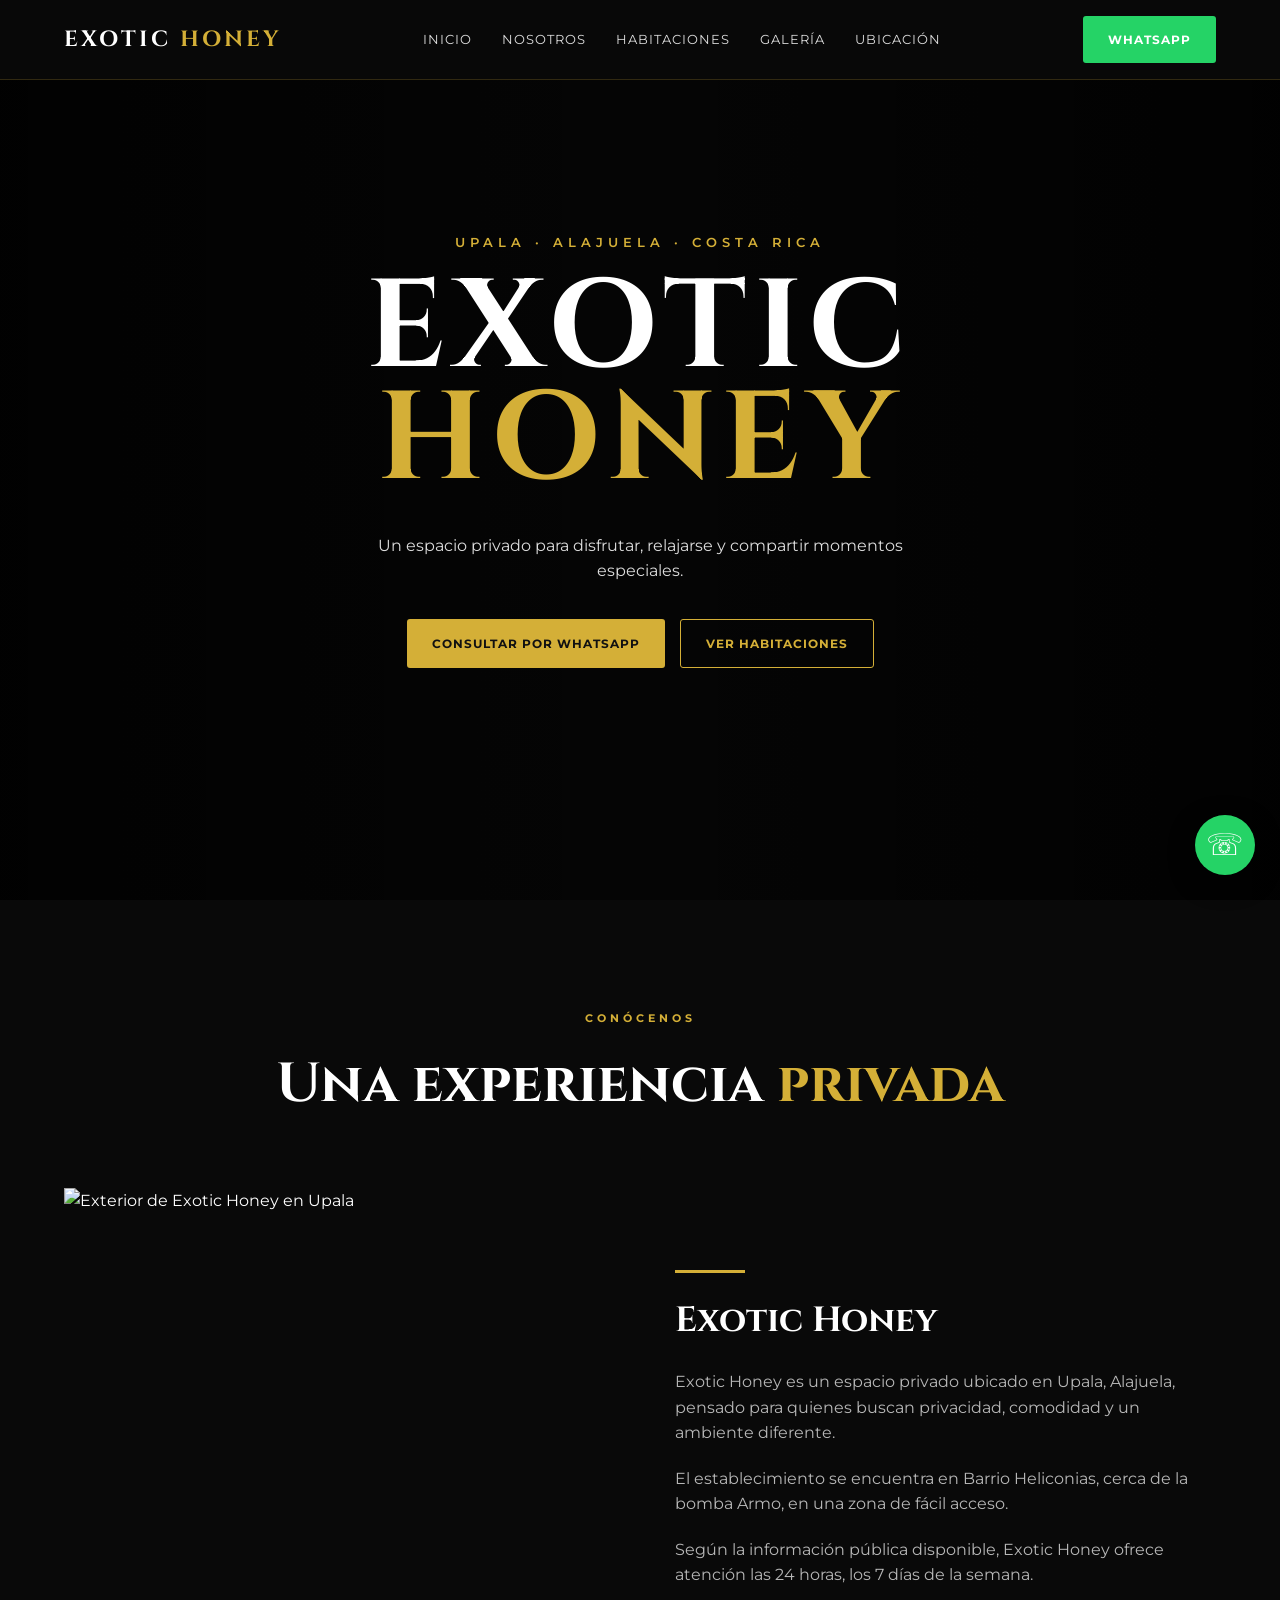
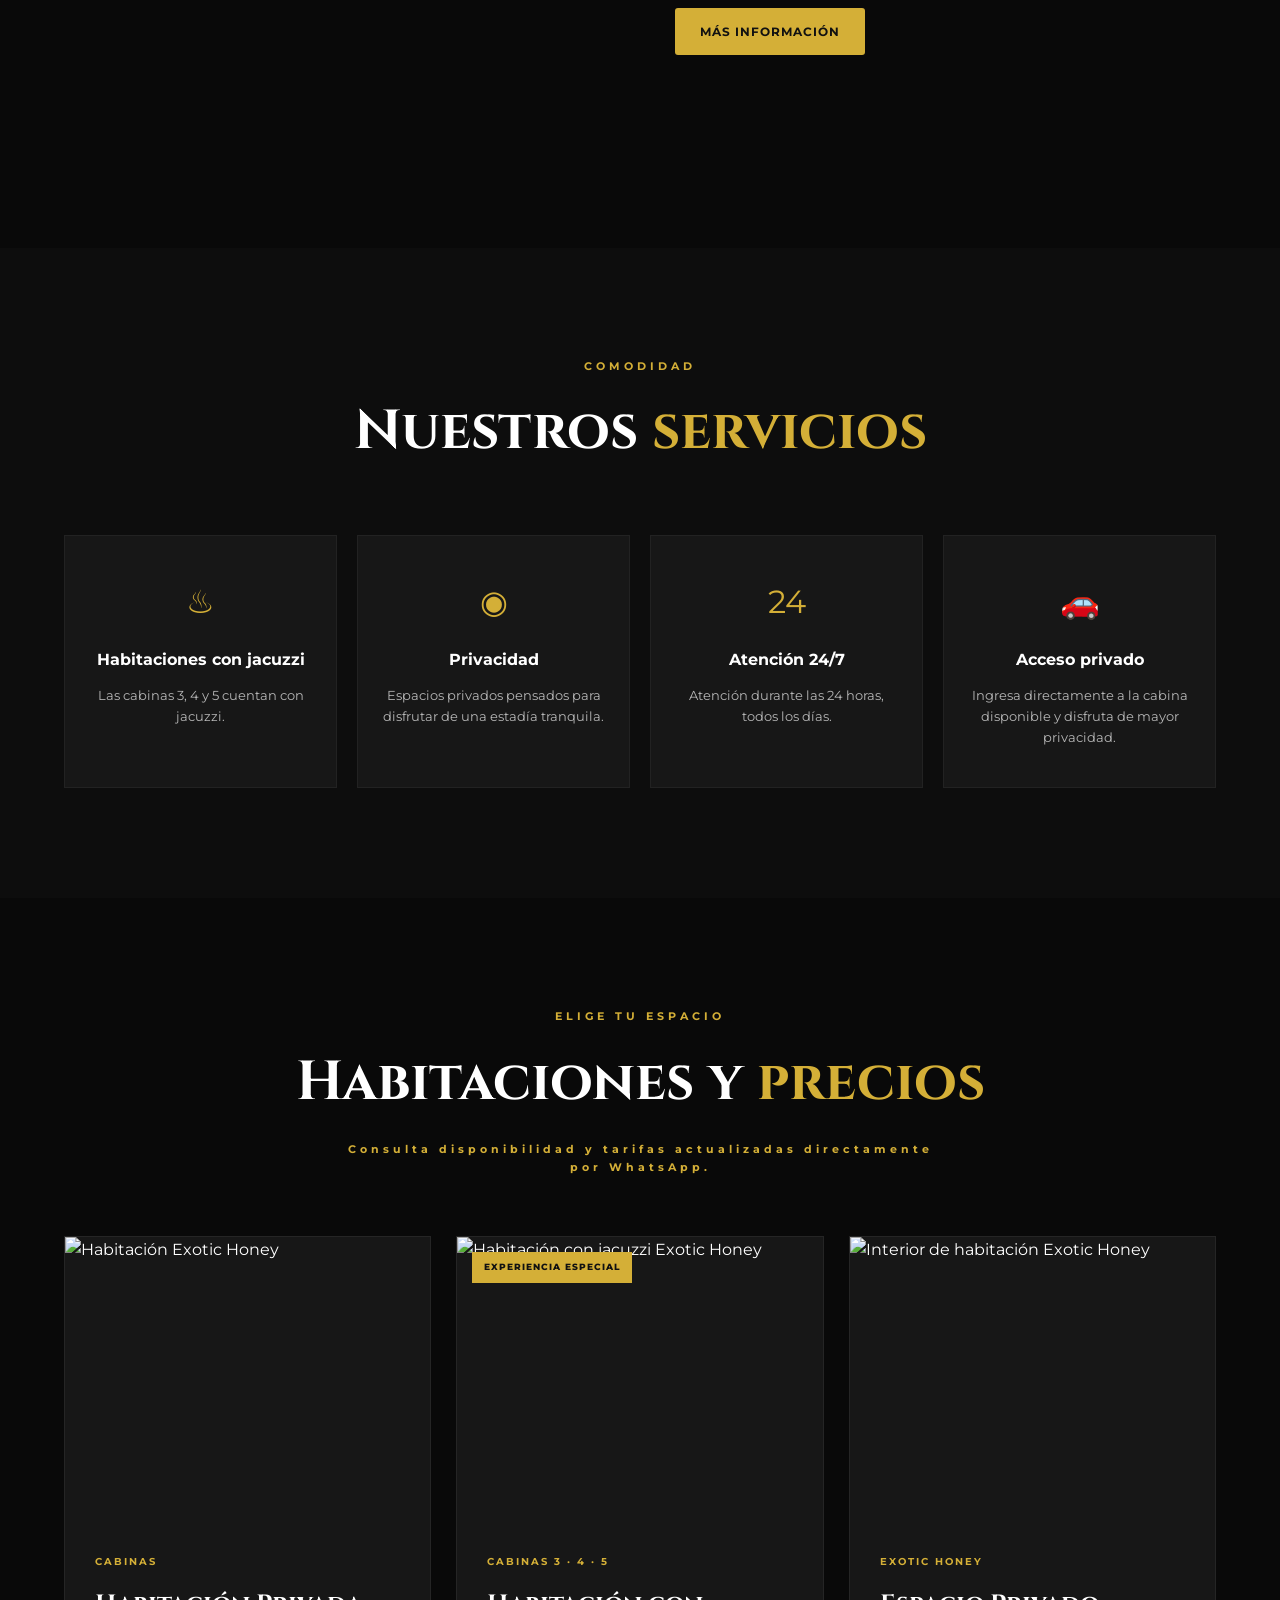
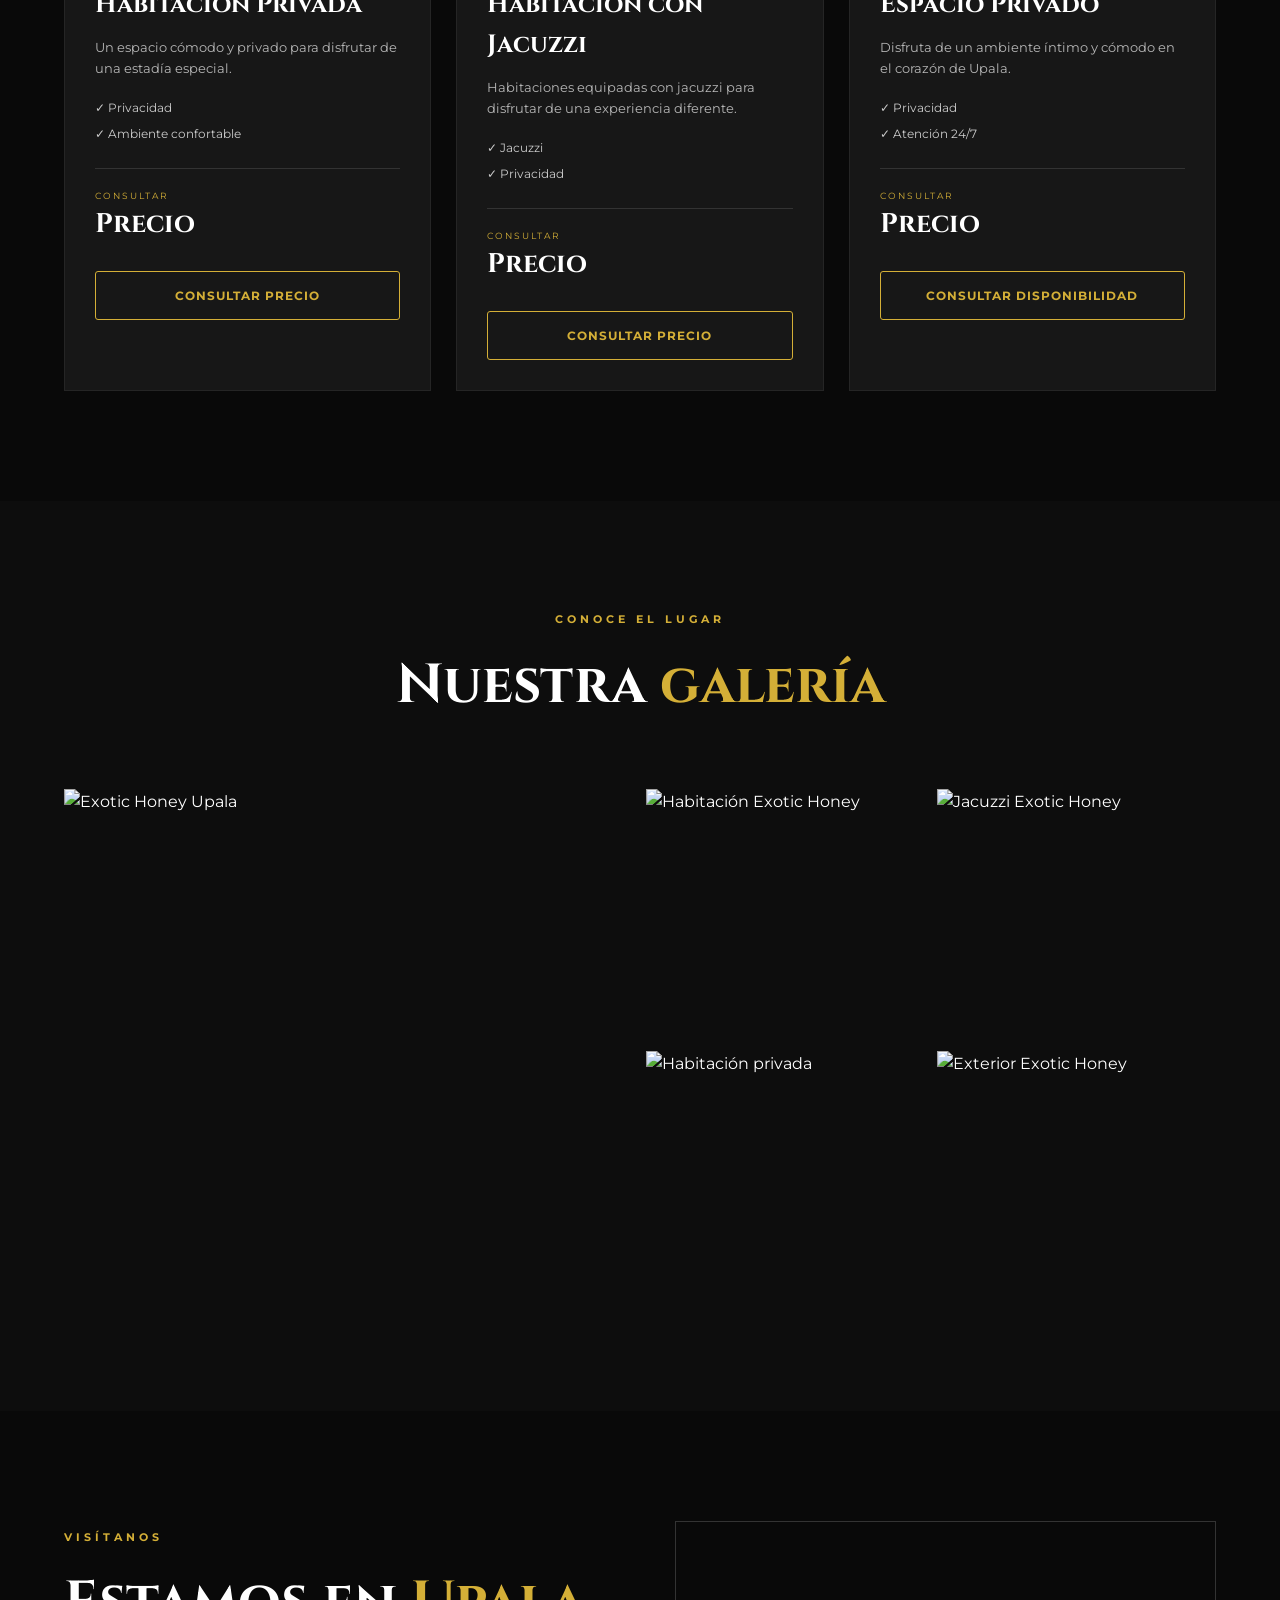
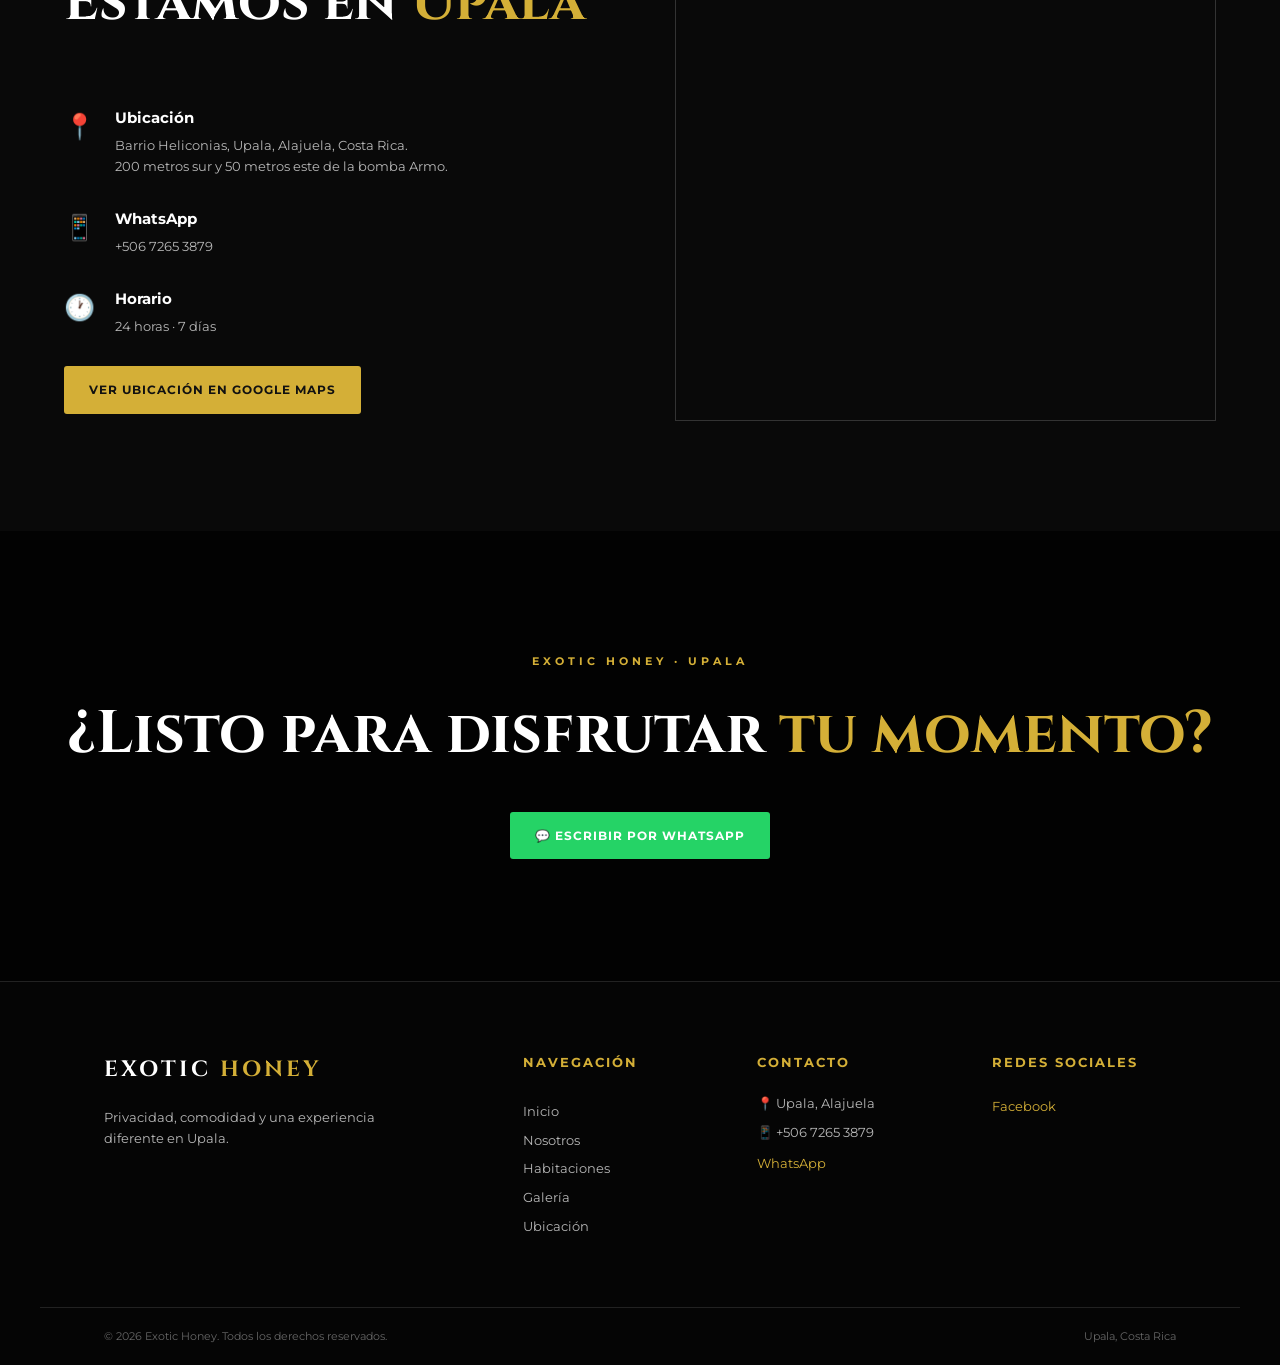
==== index.html @ d86c2e45 "Primer commit" ====
<!DOCTYPE html>
<html lang="es">
<head>
    <meta charset="UTF-8">
    <meta name="viewport" content="width=device-width, initial-scale=1.0">

    <title>Exotic Honey | Motel en Upala</title>

    <meta 
        name="description" 
        content="Exotic Honey, motel privado en Upala, Alajuela. Habitaciones confortables, privacidad y atención 24/7."
    >

    <link rel="stylesheet" href="style.css">

    <!-- Google Fonts -->
    <link rel="preconnect" href="https://fonts.googleapis.com">
    <link rel="preconnect" href="https://fonts.gstatic.com" crossorigin>
    <link 
        href="https://fonts.googleapis.com/css2?family=Cinzel:wght@500;600;700&family=Montserrat:wght@300;400;500;600;700&display=swap" 
        rel="stylesheet"
    >
</head>

<body>

    <!-- ================= HEADER ================= -->

    <header class="header">

        <a href="#inicio" class="logo">
            EXOTIC <span>HONEY</span>
        </a>

        <nav class="navbar">
            <a href="#inicio">Inicio</a>
            <a href="#nosotros">Nosotros</a>
            <a href="#habitaciones">Habitaciones</a>
            <a href="#galeria">Galería</a>
            <a href="#ubicacion">Ubicación</a>
        </nav>

        <a 
            href="https://wa.me/50672653879?text=Hola%20Exotic%20Honey%2C%20quisiera%20consultar%20sobre%20las%20habitaciones."
            class="btn-whatsapp header-whatsapp"
            target="_blank"
        >
            WhatsApp
        </a>

    </header>


    <!-- ================= HERO ================= -->

    <main>

        <section id="inicio" class="hero">

            <div class="hero-overlay"></div>

            <div class="hero-content">

                <p class="hero-small">
                    UPALA · ALAJUELA · COSTA RICA
                </p>

                <h1>
                    EXOTIC
                    <span>HONEY</span>
                </h1>

                <p class="hero-description">
                    Un espacio privado para disfrutar, relajarse
                    y compartir momentos especiales.
                </p>

                <div class="hero-buttons">

                    <a 
                        href="https://wa.me/50672653879?text=Hola%20Exotic%20Honey%2C%20quiero%20consultar%20disponibilidad."
                        class="btn-primary"
                        target="_blank"
                    >
                        Consultar por WhatsApp
                    </a>

                    <a href="#habitaciones" class="btn-secondary">
                        Ver habitaciones
                    </a>

                </div>

            </div>

        </section>


        <!-- ================= NOSOTROS ================= -->

        <section id="nosotros" class="about section">

            <div class="section-title">

                <p>CONÓCENOS</p>

                <h2>
                    Una experiencia
                    <span>privada</span>
                </h2>

            </div>

            <div class="about-container">

                <div class="about-image">

                    <img 
                        src="img/exterior.jpg" 
                        alt="Exterior de Exotic Honey en Upala"
                    >

                </div>

                <div class="about-text">

                    <span class="gold-line"></span>

                    <h3>
                        Exotic Honey
                    </h3>

                    <p>
                        Exotic Honey es un espacio privado ubicado en
                        Upala, Alajuela, pensado para quienes buscan
                        privacidad, comodidad y un ambiente diferente.
                    </p>

                    <p>
                        El establecimiento se encuentra en Barrio
                        Heliconias, cerca de la bomba Armo, en una zona
                        de fácil acceso.
                    </p>

                    <p>
                        Según la información pública disponible,
                        Exotic Honey ofrece atención las 24 horas,
                        los 7 días de la semana.
                    </p>

                    <a 
                        href="https://wa.me/50672653879?text=Hola%20Exotic%20Honey%2C%20quisiera%20obtener%20informaci%C3%B3n."
                        class="btn-primary"
                        target="_blank"
                    >
                        Más información
                    </a>

                </div>

            </div>

        </section>


        <!-- ================= SERVICIOS ================= -->

        <section class="services section">

            <div class="section-title">

                <p>COMODIDAD</p>

                <h2>
                    Nuestros <span>servicios</span>
                </h2>

            </div>

            <div class="services-grid">

                <article class="service-card">

                    <div class="service-icon">
                        ♨
                    </div>

                    <h3>Habitaciones con jacuzzi</h3>

                    <p>
                        Las cabinas 3, 4 y 5 cuentan con jacuzzi.
                    </p>

                </article>


                <article class="service-card">

                    <div class="service-icon">
                        ◉
                    </div>

                    <h3>Privacidad</h3>

                    <p>
                        Espacios privados pensados para disfrutar
                        de una estadía tranquila.
                    </p>

                </article>


                <article class="service-card">

                    <div class="service-icon">
                        24
                    </div>

                    <h3>Atención 24/7</h3>

                    <p>
                        Atención durante las 24 horas,
                        todos los días.
                    </p>

                </article>


                <article class="service-card">

                    <div class="service-icon">
                        🚗
                    </div>

                    <h3>Acceso privado</h3>

                    <p>
                        Ingresa directamente a la cabina disponible
                        y disfruta de mayor privacidad.
                    </p>

                </article>

            </div>

        </section>


        <!-- ================= HABITACIONES ================= -->

        <section id="habitaciones" class="rooms section">

            <div class="section-title">

                <p>ELIGE TU ESPACIO</p>

                <h2>
                    Habitaciones y <span>precios</span>
                </h2>

                <p class="section-description">
                    Consulta disponibilidad y tarifas actualizadas
                    directamente por WhatsApp.
                </p>

            </div>


            <div class="rooms-grid">


                <!-- HABITACIÓN ESTÁNDAR -->

                <article class="room-card">

                    <div class="room-image">

                        <img 
                            src="img/habitacion1.jpg"
                            alt="Habitación Exotic Honey"
                        >

                    </div>

                    <div class="room-content">

                        <span class="room-number">
                            CABINAS
                        </span>

                        <h3>
                            Habitación Privada
                        </h3>

                        <p>
                            Un espacio cómodo y privado para disfrutar
                            de una estadía especial.
                        </p>

                        <div class="room-info">

                            <span>
                                ✓ Privacidad
                            </span>

                            <span>
                                ✓ Ambiente confortable
                            </span>

                        </div>

                        <div class="price">

                            <small>
                                CONSULTAR
                            </small>

                            <strong>
                                Precio
                            </strong>

                        </div>

                        <a 
                            href="https://wa.me/50672653879?text=Hola%20Exotic%20Honey%2C%20quisiera%20saber%20el%20precio%20de%20la%20habitaci%C3%B3n%20privada."
                            class="room-button"
                            target="_blank"
                        >
                            Consultar precio
                        </a>

                    </div>

                </article>


                <!-- HABITACIÓN JACUZZI -->

                <article class="room-card featured-room">

                    <div class="room-image">

                        <span class="featured-label">
                            EXPERIENCIA ESPECIAL
                        </span>

                        <img 
                            src="img/jacuzzi.jpg"
                            alt="Habitación con jacuzzi Exotic Honey"
                        >

                    </div>

                    <div class="room-content">

                        <span class="room-number">
                            CABINAS 3 · 4 · 5
                        </span>

                        <h3>
                            Habitación con Jacuzzi
                        </h3>

                        <p>
                            Habitaciones equipadas con jacuzzi para
                            disfrutar de una experiencia diferente.
                        </p>

                        <div class="room-info">

                            <span>
                                ✓ Jacuzzi
                            </span>

                            <span>
                                ✓ Privacidad
                            </span>

                        </div>

                        <div class="price">

                            <small>
                                CONSULTAR
                            </small>

                            <strong>
                                Precio
                            </strong>

                        </div>

                        <a 
                            href="https://wa.me/50672653879?text=Hola%20Exotic%20Honey%2C%20quisiera%20consultar%20el%20precio%20de%20las%20habitaciones%20con%20jacuzzi."
                            class="room-button"
                            target="_blank"
                        >
                            Consultar precio
                        </a>

                    </div>

                </article>


                <!-- OTRA HABITACIÓN -->

                <article class="room-card">

                    <div class="room-image">

                        <img 
                            src="img/habitacion2.jpg"
                            alt="Interior de habitación Exotic Honey"
                        >

                    </div>

                    <div class="room-content">

                        <span class="room-number">
                            EXOTIC HONEY
                        </span>

                        <h3>
                            Espacio Privado
                        </h3>

                        <p>
                            Disfruta de un ambiente íntimo y cómodo
                            en el corazón de Upala.
                        </p>

                        <div class="room-info">

                            <span>
                                ✓ Privacidad
                            </span>

                            <span>
                                ✓ Atención 24/7
                            </span>

                        </div>

                        <div class="price">

                            <small>
                                CONSULTAR
                            </small>

                            <strong>
                                Precio
                            </strong>

                        </div>

                        <a 
                            href="https://wa.me/50672653879?text=Hola%20Exotic%20Honey%2C%20quisiera%20consultar%20las%20habitaciones%20disponibles."
                            class="room-button"
                            target="_blank"
                        >
                            Consultar disponibilidad
                        </a>

                    </div>

                </article>

            </div>

        </section>


        <!-- ================= GALERÍA ================= -->

        <section id="galeria" class="gallery section">

            <div class="section-title">

                <p>CONOCE EL LUGAR</p>

                <h2>
                    Nuestra <span>galería</span>
                </h2>

            </div>


            <div class="gallery-grid">

                <div class="gallery-item gallery-large">

                    <img 
                        src="img/portada.jpg"
                        alt="Exotic Honey Upala"
                    >

                </div>


                <div class="gallery-item">

                    <img 
                        src="img/habitacion1.jpg"
                        alt="Habitación Exotic Honey"
                    >

                </div>


                <div class="gallery-item">

                    <img 
                        src="img/jacuzzi.jpg"
                        alt="Jacuzzi Exotic Honey"
                    >

                </div>


                <div class="gallery-item">

                    <img 
                        src="img/habitacion2.jpg"
                        alt="Habitación privada"
                    >

                </div>


                <div class="gallery-item">

                    <img 
                        src="img/exterior.jpg"
                        alt="Exterior Exotic Honey"
                    >

                </div>

            </div>

        </section>


        <!-- ================= UBICACIÓN ================= -->

        <section id="ubicacion" class="location section">

            <div class="location-container">

                <div class="location-info">

                    <div class="section-title left">

                        <p>VISÍTANOS</p>

                        <h2>
                            Estamos en <span>Upala</span>
                        </h2>

                    </div>


                    <div class="location-detail">

                        <div class="detail-icon">
                            📍
                        </div>

                        <div>

                            <h3>Ubicación</h3>

                            <p>
                                Barrio Heliconias, Upala,
                                Alajuela, Costa Rica.
                            </p>

                            <p>
                                200 metros sur y 50 metros este
                                de la bomba Armo.
                            </p>

                        </div>

                    </div>


                    <div class="location-detail">

                        <div class="detail-icon">
                            📱
                        </div>

                        <div>

                            <h3>WhatsApp</h3>

                            <p>
                                +506 7265 3879
                            </p>

                        </div>

                    </div>


                    <div class="location-detail">

                        <div class="detail-icon">
                            🕐
                        </div>

                        <div>

                            <h3>Horario</h3>

                            <p>
                                24 horas · 7 días
                            </p>

                        </div>

                    </div>


                    <a
                        href="https://www.google.com/maps/search/?api=1&query=Exotic%20Honey%20Upala%20Costa%20Rica"
                        target="_blank"
                        class="btn-primary"
                    >
                        Ver ubicación en Google Maps
                    </a>

                </div>


                <div class="map-container">

                    <iframe
                        src="https://www.google.com/maps?q=Exotic%20Honey%20Upala%20Costa%20Rica&output=embed"
                        loading="lazy"
                        allowfullscreen=""
                        referrerpolicy="no-referrer-when-downgrade">
                    </iframe>

                </div>

            </div>

        </section>


        <!-- ================= CTA ================= -->

        <section class="cta">

            <div class="cta-overlay"></div>

            <div class="cta-content">

                <p>
                    EXOTIC HONEY · UPALA
                </p>

                <h2>
                    ¿Listo para disfrutar
                    <span>tu momento?</span>
                </h2>

                <a
                    href="https://wa.me/50672653879?text=Hola%20Exotic%20Honey%2C%20quisiera%20hacer%20una%20consulta."
                    target="_blank"
                    class="btn-whatsapp"
                >
                    💬 Escribir por WhatsApp
                </a>

            </div>

        </section>

    </main>


    <!-- ================= FOOTER ================= -->

    <footer class="footer">

        <div class="footer-container">


            <div class="footer-brand">

                <a href="#inicio" class="logo">
                    EXOTIC <span>HONEY</span>
                </a>

                <p>
                    Privacidad, comodidad y una experiencia
                    diferente en Upala.
                </p>

            </div>


            <div class="footer-links">

                <h3>
                    Navegación
                </h3>

                <a href="#inicio">Inicio</a>
                <a href="#nosotros">Nosotros</a>
                <a href="#habitaciones">Habitaciones</a>
                <a href="#galeria">Galería</a>
                <a href="#ubicacion">Ubicación</a>

            </div>


            <div class="footer-contact">

                <h3>
                    Contacto
                </h3>

                <p>
                    📍 Upala, Alajuela
                </p>

                <p>
                    📱 +506 7265 3879
                </p>

                <a
                    href="https://wa.me/50672653879"
                    target="_blank"
                >
                    WhatsApp
                </a>

            </div>


            <div class="footer-social">

                <h3>
                    Redes sociales
                </h3>

                <a 
                    href="https://www.facebook.com/"
                    target="_blank"
                >
                    Facebook
                </a>

            </div>

        </div>


        <div class="footer-bottom">

            <p>
                © 2026 Exotic Honey. Todos los derechos reservados.
            </p>

            <p>
                Upala, Costa Rica
            </p>

        </div>

    </footer>


    <!-- ================= BOTÓN WHATSAPP FLOTANTE ================= -->

    <a
        href="https://wa.me/50672653879?text=Hola%20Exotic%20Honey%2C%20quisiera%20informaci%C3%B3n."
        class="whatsapp-float"
        target="_blank"
        aria-label="Contactar Exotic Honey por WhatsApp"
    >
        <span>☏</span>
    </a>


</body>
</html>
---- style.css ----
/* =====================================================
   EXOTIC HONEY
   STYLE.CSS
   ===================================================== */


/* ================= VARIABLES ================= */

:root {

    --black: #090909;
    --black-light: #111111;
    --black-card: #171717;

    --gold: #d4af37;
    --gold-light: #f0d477;
    --gold-dark: #9d7b19;

    --white: #ffffff;
    --gray: #b7b7b7;
    --gray-dark: #777777;

    --max-width: 1200px;

}


/* ================= RESET ================= */

* {
    margin: 0;
    padding: 0;
    box-sizing: border-box;
}


html {
    scroll-behavior: smooth;
}


body {

    background: var(--black);

    color: var(--white);

    font-family: "Montserrat", sans-serif;

    line-height: 1.6;

}


img {

    width: 100%;

    display: block;

    object-fit: cover;

}


a {

    color: inherit;

    text-decoration: none;

}


/* ================= HEADER ================= */

.header {

    position: fixed;

    top: 0;
    left: 0;

    width: 100%;

    height: 80px;

    z-index: 1000;

    display: flex;

    align-items: center;

    justify-content: space-between;

    padding: 0 5%;

    background: rgba(9, 9, 9, 0.92);

    backdrop-filter: blur(12px);

    border-bottom: 1px solid rgba(212, 175, 55, 0.2);

}


.logo {

    font-family: "Cinzel", serif;

    font-size: 22px;

    font-weight: 700;

    letter-spacing: 3px;

}


.logo span {

    color: var(--gold);

}


.navbar {

    display: flex;

    gap: 30px;

}


.navbar a {

    color: #ddd;

    font-size: 13px;

    text-transform: uppercase;

    letter-spacing: 1px;

    transition: 0.3s;

}


.navbar a:hover {

    color: var(--gold);

}


/* ================= BUTTONS ================= */

.btn-primary,
.btn-secondary,
.btn-whatsapp,
.room-button {

    display: inline-flex;

    align-items: center;

    justify-content: center;

    padding: 14px 25px;

    border-radius: 3px;

    font-size: 12px;

    font-weight: 700;

    text-transform: uppercase;

    letter-spacing: 1px;

    transition: 0.3s;

}


.btn-primary {

    background: var(--gold);

    color: #111;

}


.btn-primary:hover {

    background: var(--gold-light);

    transform: translateY(-2px);

}


.btn-secondary {

    border: 1px solid var(--gold);

    color: var(--gold);

}


.btn-secondary:hover {

    background: var(--gold);

    color: #111;

}


.btn-whatsapp {

    background: #25D366;

    color: white;

}


.btn-whatsapp:hover {

    background: #20b957;

    transform: translateY(-2px);

}


/* ================= HERO ================= */

.hero {

    height: 100vh;

    min-height: 650px;

    position: relative;

    display: flex;

    align-items: center;

    justify-content: center;

    text-align: center;

    background-image: url("img/portada.jpg");

    background-size: cover;

    background-position: center;

}


.hero-overlay {

    position: absolute;

    inset: 0;

    background:

        linear-gradient(
            90deg,
            rgba(0,0,0,.85),
            rgba(0,0,0,.45),
            rgba(0,0,0,.85)
        );

}


.hero-content {

    position: relative;

    z-index: 2;

    max-width: 800px;

    padding: 20px;

}


.hero-small {

    color: var(--gold);

    font-size: 13px;

    font-weight: 600;

    letter-spacing: 5px;

    margin-bottom: 20px;

}


.hero h1 {

    font-family: "Cinzel", serif;

    font-size: clamp(60px, 10vw, 125px);

    line-height: .9;

    letter-spacing: 8px;

}


.hero h1 span {

    display: block;

    color: var(--gold);

}


.hero-description {

    max-width: 600px;

    margin: 35px auto;

    color: #ddd;

    font-size: 16px;

}


.hero-buttons {

    display: flex;

    justify-content: center;

    gap: 15px;

    flex-wrap: wrap;

}


/* ================= GENERAL SECTIONS ================= */

.section {

    padding: 110px 5%;

    max-width: 1400px;

    margin: auto;

}


.section-title {

    text-align: center;

    margin-bottom: 60px;

}


.section-title p {

    color: var(--gold);

    font-size: 11px;

    letter-spacing: 4px;

    font-weight: 700;

    margin-bottom: 12px;

}


.section-title h2 {

    font-family: "Cinzel", serif;

    font-size: clamp(35px, 5vw, 55px);

}


.section-title h2 span {

    color: var(--gold);

}


.section-description {

    color: var(--gray);

    margin: 15px auto 0;

    max-width: 600px;

}


.section-title.left {

    text-align: left;

}


/* ================= ABOUT ================= */

.about {

    background: var(--black);

}


.about-container {

    display: grid;

    grid-template-columns: 1fr 1fr;

    gap: 70px;

    align-items: center;

}


.about-image {

    height: 550px;

    overflow: hidden;

}


.about-image img {

    height: 100%;

    transition: .5s;

}


.about-image:hover img {

    transform: scale(1.04);

}


.about-text h3 {

    font-family: "Cinzel", serif;

    font-size: 35px;

    margin: 20px 0;

}


.about-text p {

    color: var(--gray);

    margin-bottom: 20px;

}


.gold-line {

    display: block;

    width: 70px;

    height: 3px;

    background: var(--gold);

}


/* ================= SERVICES ================= */

.services {

    background: #0d0d0d;

    max-width: none;

}


.services-grid {

    max-width: var(--max-width);

    margin: auto;

    display: grid;

    grid-template-columns: repeat(4, 1fr);

    gap: 20px;

}


.service-card {

    background: var(--black-card);

    padding: 40px 25px;

    text-align: center;

    border: 1px solid #222;

    transition: .3s;

}


.service-card:hover {

    border-color: var(--gold);

    transform: translateY(-5px);

}


.service-icon {

    color: var(--gold);

    font-size: 32px;

    margin-bottom: 20px;

}


.service-card h3 {

    font-size: 16px;

    margin-bottom: 12px;

}


.service-card p {

    color: var(--gray);

    font-size: 13px;

}


/* ================= ROOMS ================= */

.rooms {

    background: var(--black);

}


.rooms-grid {

    max-width: var(--max-width);

    margin: auto;

    display: grid;

    grid-template-columns: repeat(3, 1fr);

    gap: 25px;

}


.room-card {

    background: var(--black-card);

    border: 1px solid #252525;

    overflow: hidden;

}


.room-image {

    height: 280px;

    position: relative;

    overflow: hidden;

}


.room-image img {

    height: 100%;

    transition: .5s;

}


.room-card:hover .room-image img {

    transform: scale(1.06);

}


.featured-label {

    position: absolute;

    top: 15px;

    left: 15px;

    z-index: 2;

    background: var(--gold);

    color: #111;

    padding: 8px 12px;

    font-size: 9px;

    font-weight: 800;

    letter-spacing: 1px;

}


.room-content {

    padding: 30px;

}


.room-number {

    color: var(--gold);

    font-size: 10px;

    letter-spacing: 2px;

    font-weight: 700;

}


.room-content h3 {

    font-family: "Cinzel", serif;

    font-size: 25px;

    margin: 12px 0;

}


.room-content p {

    color: var(--gray);

    font-size: 13px;

    margin-bottom: 20px;

}


.room-info {

    display: flex;

    flex-direction: column;

    gap: 6px;

    color: #ccc;

    font-size: 12px;

}


.price {

    margin: 25px 0;

    border-top: 1px solid #333;

    padding-top: 20px;

}


.price small {

    display: block;

    color: var(--gold);

    font-size: 9px;

    letter-spacing: 2px;

}


.price strong {

    font-family: "Cinzel", serif;

    font-size: 27px;

}


.room-button {

    width: 100%;

    border: 1px solid var(--gold);

    color: var(--gold);

}


.room-button:hover {

    background: var(--gold);

    color: #111;

}


/* ================= GALLERY ================= */

.gallery {

    background: #0d0d0d;

    max-width: none;

}


.gallery-grid {

    max-width: 1200px;

    margin: auto;

    display: grid;

    grid-template-columns: repeat(4, 1fr);

    grid-auto-rows: 250px;

    gap: 12px;

}


.gallery-item {

    overflow: hidden;

}


.gallery-item img {

    height: 100%;

    transition: .5s;

}


.gallery-item:hover img {

    transform: scale(1.08);

}


.gallery-large {

    grid-column: span 2;

    grid-row: span 2;

}


/* ================= LOCATION ================= */

.location {

    background: var(--black);

    max-width: none;

}


.location-container {

    max-width: var(--max-width);

    margin: auto;

    display: grid;

    grid-template-columns: 1fr 1fr;

    gap: 70px;

    align-items: center;

}


.location-detail {

    display: flex;

    gap: 20px;

    margin-bottom: 30px;

}


.detail-icon {

    color: var(--gold);

    font-size: 25px;

}


.location-detail h3 {

    font-size: 15px;

    margin-bottom: 5px;

}


.location-detail p {

    color: var(--gray);

    font-size: 13px;

}


.map-container {

    height: 500px;

    border: 1px solid #333;

}


.map-container iframe {

    width: 100%;

    height: 100%;

    border: 0;

    filter: grayscale(100%) invert(90%);

}


/* ================= CTA ================= */

.cta {

    min-height: 450px;

    position: relative;

    display: flex;

    justify-content: center;

    align-items: center;

    text-align: center;

    background-image: url("img/exterior.jpg");

    background-size: cover;

    background-position: center;

}


.cta-overlay {

    position: absolute;

    inset: 0;

    background: rgba(0,0,0,.75);

}


.cta-content {

    position: relative;

    z-index: 2;

}


.cta-content > p {

    color: var(--gold);

    letter-spacing: 4px;

    font-size: 11px;

    font-weight: 700;

    margin-bottom: 15px;

}


.cta h2 {

    font-family: "Cinzel", serif;

    font-size: clamp(35px, 5vw, 60px);

    margin-bottom: 30px;

}


.cta h2 span {

    color: var(--gold);

}


/* ================= FOOTER ================= */

.footer {

    background: #050505;

    border-top: 1px solid #222;

}


.footer-container {

    max-width: var(--max-width);

    margin: auto;

    padding: 70px 5%;

    display: grid;

    grid-template-columns: 2fr 1fr 1fr 1fr;

    gap: 50px;

}


.footer-brand p {

    color: var(--gray);

    font-size: 13px;

    max-width: 300px;

    margin-top: 20px;

}


.footer h3 {

    font-size: 13px;

    text-transform: uppercase;

    letter-spacing: 2px;

    color: var(--gold);

    margin-bottom: 20px;

}


.footer-links {

    display: flex;

    flex-direction: column;

    gap: 8px;

}


.footer-links a {

    color: var(--gray);

    font-size: 13px;

}


.footer-links a:hover {

    color: var(--gold);

}


.footer-contact p {

    color: var(--gray);

    font-size: 13px;

    margin-bottom: 8px;

}


.footer-contact a,
.footer-social a {

    color: var(--gold);

    font-size: 13px;

}


.footer-bottom {

    max-width: var(--max-width);

    margin: auto;

    padding: 20px 5%;

    border-top: 1px solid #222;

    display: flex;

    justify-content: space-between;

    color: #666;

    font-size: 11px;

}


/* ================= WHATSAPP FLOAT ================= */

.whatsapp-float {

    position: fixed;

    right: 25px;

    bottom: 25px;

    width: 60px;

    height: 60px;

    border-radius: 50%;

    background: #25D366;

    color: white;

    display: flex;

    align-items: center;

    justify-content: center;

    font-size: 30px;

    z-index: 999;

    box-shadow: 0 8px 25px rgba(0,0,0,.5);

    transition: .3s;

}


.whatsapp-float:hover {

    transform: scale(1.1);

}


/* ================= RESPONSIVE ================= */

@media (max-width: 1000px) {

    .navbar {

        display: none;

    }

    .services-grid {

        grid-template-columns: repeat(2, 1fr);

    }

    .rooms-grid {

        grid-template-columns: 1fr 1fr;

    }

    .about-container {

        grid-template-columns: 1fr;

    }

    .location-container {

        grid-template-columns: 1fr;

    }

    .footer-container {

        grid-template-columns: 1fr 1fr;

    }

}


@media (max-width: 700px) {

    .header {

        height: 70px;

    }

    .header-whatsapp {

        display: none;

    }

    .hero {

        min-height: 600px;

    }

    .hero h1 {

        font-size: 55px;

        letter-spacing: 4px;

    }

    .hero-small {

        letter-spacing: 2px;

    }

    .section {

        padding: 80px 6%;

    }

    .services-grid,
    .rooms-grid {

        grid-template-columns: 1fr;

    }

    .gallery-grid {

        grid-template-columns: 1fr 1fr;

        grid-auto-rows: 180px;

    }

    .gallery-large {

        grid-column: span 2;

        grid-row: span 1;

    }

    .about-image {

        height: 350px;

    }

    .map-container {

        height: 350px;

    }

    .footer-container {

        grid-template-columns: 1fr;

        padding: 50px 7%;

    }

    .footer-bottom {

        flex-direction: column;

        gap: 8px;

        padding: 20px 7%;

    }

}


@media (max-width: 450px) {

    .hero h1 {

        font-size: 45px;

    }

    .hero-buttons {

        flex-direction: column;

    }

    .hero-buttons a {

        width: 100%;

    }

    .gallery-grid {

        grid-template-columns: 1fr;

    }

    .gallery-large {

        grid-column: span 1;

    }

}
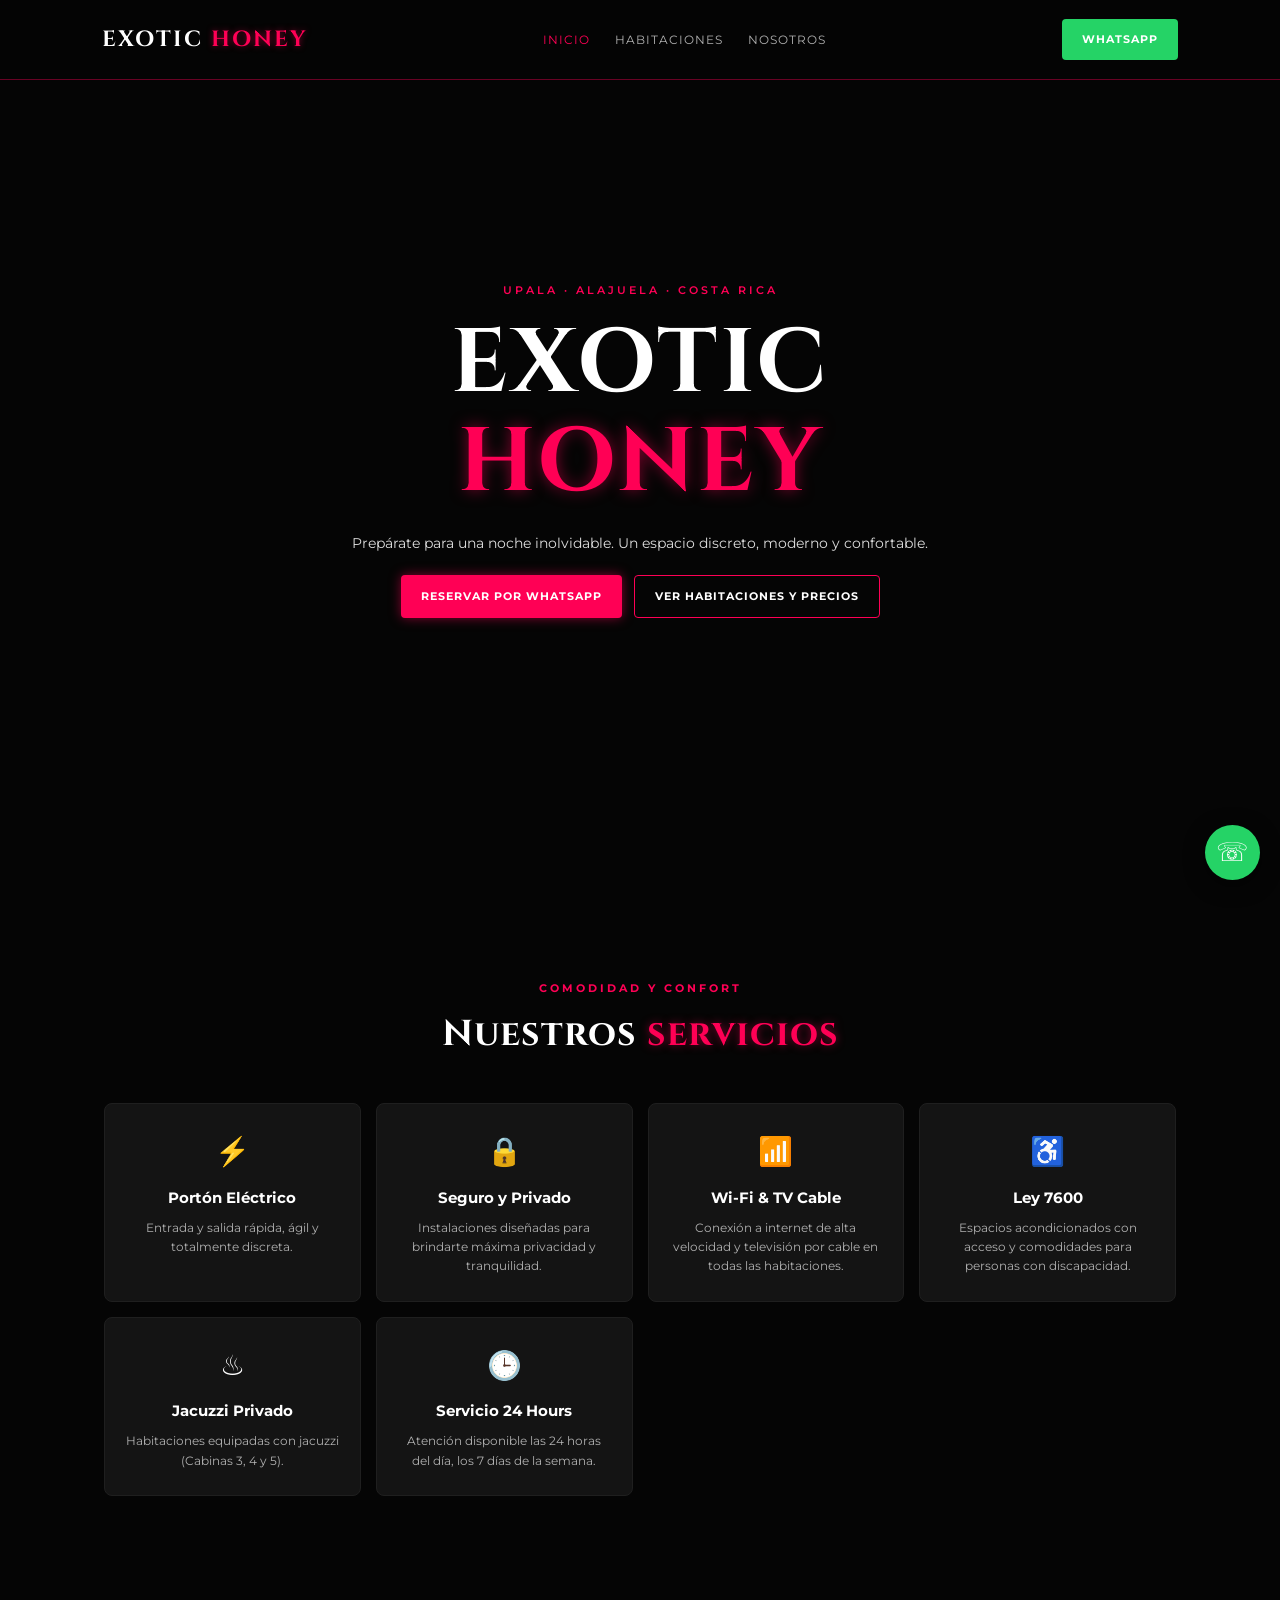
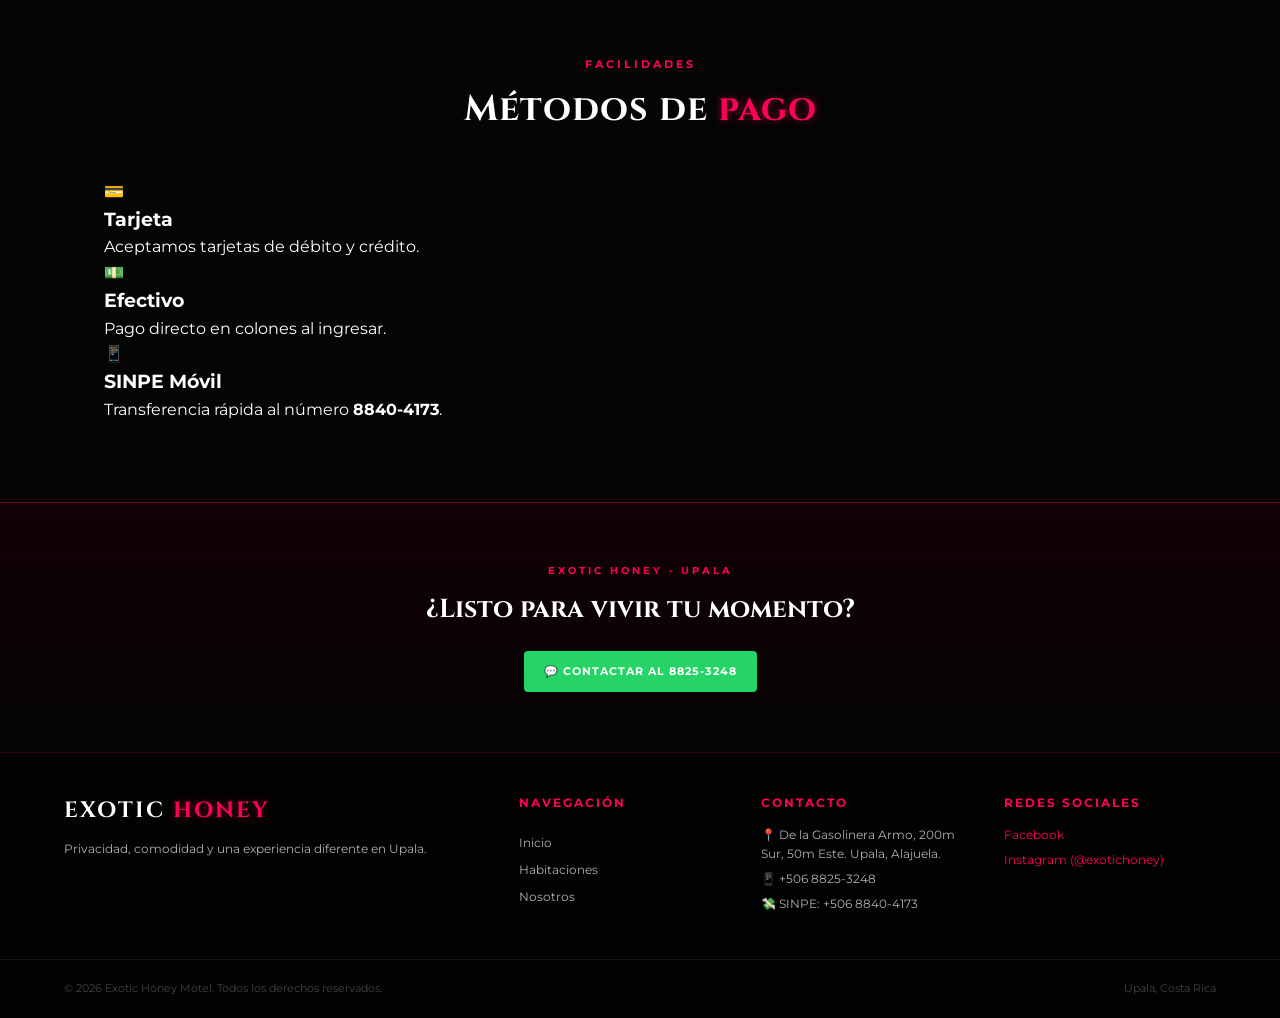
==== commit a57765ba: "cambios de color, correcion de la ubicacion, faltar quitar algunos botones de wasa son muchso, se di" ====
--- a/index.html
+++ b/index.html
@@ -3,791 +3,175 @@
 <head>
     <meta charset="UTF-8">
     <meta name="viewport" content="width=device-width, initial-scale=1.0">
-
     <title>Exotic Honey | Motel en Upala</title>
-
-    <meta 
-        name="description" 
-        content="Exotic Honey, motel privado en Upala, Alajuela. Habitaciones confortables, privacidad y atención 24/7."
-    >
-
+    <meta name="description" content="Exotic Honey, motel privado en Upala, Alajuela. Habitaciones confortables, jacuzzi, privacidad y atención 24/7.">
+    
     <link rel="stylesheet" href="style.css">
 
     <!-- Google Fonts -->
     <link rel="preconnect" href="https://fonts.googleapis.com">
     <link rel="preconnect" href="https://fonts.gstatic.com" crossorigin>
-    <link 
-        href="https://fonts.googleapis.com/css2?family=Cinzel:wght@500;600;700&family=Montserrat:wght@300;400;500;600;700&display=swap" 
-        rel="stylesheet"
-    >
+    <link href="https://fonts.googleapis.com/css2?family=Cinzel:wght@500;600;700&family=Montserrat:wght@300;400;500;600;700&display=swap" rel="stylesheet">
 </head>
-
 <body>
 
     <!-- ================= HEADER ================= -->
-
     <header class="header">
-
-        <a href="#inicio" class="logo">
+        <a href="index.html" class="logo">
             EXOTIC <span>HONEY</span>
         </a>
 
         <nav class="navbar">
-            <a href="#inicio">Inicio</a>
-            <a href="#nosotros">Nosotros</a>
-            <a href="#habitaciones">Habitaciones</a>
-            <a href="#galeria">Galería</a>
-            <a href="#ubicacion">Ubicación</a>
+            <a href="index.html" class="active">Inicio</a>
+            <a href="habitaciones.html">Habitaciones</a>
+            <a href="nosotros.html">Nosotros</a>
         </nav>
 
-        <a 
-            href="https://wa.me/50672653879?text=Hola%20Exotic%20Honey%2C%20quisiera%20consultar%20sobre%20las%20habitaciones."
-            class="btn-whatsapp header-whatsapp"
-            target="_blank"
-        >
+        <a href="https://wa.me/50688253248?text=Hola%20Exotic%20Honey%2C%20quisiera%20consultar%20sobre%20las%20habitaciones." class="btn-whatsapp header-whatsapp" target="_blank">
             WhatsApp
         </a>
-
     </header>
 
-
-    <!-- ================= HERO ================= -->
-
     <main>
-
-        <section id="inicio" class="hero">
-
+        <!-- ================= HERO ================= -->
+        <section class="hero">
             <div class="hero-overlay"></div>
-
             <div class="hero-content">
-
-                <p class="hero-small">
-                    UPALA · ALAJUELA · COSTA RICA
-                </p>
-
-                <h1>
-                    EXOTIC
-                    <span>HONEY</span>
-                </h1>
-
-                <p class="hero-description">
-                    Un espacio privado para disfrutar, relajarse
-                    y compartir momentos especiales.
-                </p>
-
+                <p class="hero-small">UPALA · ALAJUELA · COSTA RICA</p>
+                <h1>EXOTIC <span>HONEY</span></h1>
+                <p class="hero-description">Prepárate para una noche inolvidable. Un espacio discreto, moderno y confortable.</p>
                 <div class="hero-buttons">
-
-                    <a 
-                        href="https://wa.me/50672653879?text=Hola%20Exotic%20Honey%2C%20quiero%20consultar%20disponibilidad."
-                        class="btn-primary"
-                        target="_blank"
-                    >
-                        Consultar por WhatsApp
+                    <a href="https://wa.me/50688253248?text=Hola%20Exotic%20Honey%2C%20quiero%20consultar%20disponibilidad." class="btn-primary" target="_blank">
+                        Reservar por WhatsApp
                     </a>
-
-                    <a href="#habitaciones" class="btn-secondary">
-                        Ver habitaciones
-                    </a>
-
+                    <a href="habitaciones.html" class="btn-secondary">Ver habitaciones y precios</a>
                 </div>
-
             </div>
-
         </section>
 
-
-        <!-- ================= NOSOTROS ================= -->
-
-        <section id="nosotros" class="about section">
-
+        <!-- ================= SERVICIOS Y AMENIDADES ================= -->
+        <section class="services section">
             <div class="section-title">
-
-                <p>CONÓCENOS</p>
-
-                <h2>
-                    Una experiencia
-                    <span>privada</span>
-                </h2>
-
-            </div>
-
-            <div class="about-container">
-
-                <div class="about-image">
-
-                    <img 
-                        src="img/exterior.jpg" 
-                        alt="Exterior de Exotic Honey en Upala"
-                    >
-
-                </div>
-
-                <div class="about-text">
-
-                    <span class="gold-line"></span>
-
-                    <h3>
-                        Exotic Honey
-                    </h3>
-
-                    <p>
-                        Exotic Honey es un espacio privado ubicado en
-                        Upala, Alajuela, pensado para quienes buscan
-                        privacidad, comodidad y un ambiente diferente.
-                    </p>
-
-                    <p>
-                        El establecimiento se encuentra en Barrio
-                        Heliconias, cerca de la bomba Armo, en una zona
-                        de fácil acceso.
-                    </p>
-
-                    <p>
-                        Según la información pública disponible,
-                        Exotic Honey ofrece atención las 24 horas,
-                        los 7 días de la semana.
-                    </p>
-
-                    <a 
-                        href="https://wa.me/50672653879?text=Hola%20Exotic%20Honey%2C%20quisiera%20obtener%20informaci%C3%B3n."
-                        class="btn-primary"
-                        target="_blank"
-                    >
-                        Más información
-                    </a>
-
-                </div>
-
-            </div>
-
-        </section>
-
-
-        <!-- ================= SERVICIOS ================= -->
-
-        <section class="services section">
-
-            <div class="section-title">
-
-                <p>COMODIDAD</p>
-
-                <h2>
-                    Nuestros <span>servicios</span>
-                </h2>
-
+                <p>COMODIDAD Y CONFORT</p>
+                <h2>Nuestros <span>servicios</span></h2>
             </div>
 
             <div class="services-grid">
+                <article class="service-card">
+                    <div class="service-icon">⚡</div>
+                    <h3>Portón Eléctrico</h3>
+                    <p>Entrada y salida rápida, ágil y totalmente discreta.</p>
+                </article>
 
                 <article class="service-card">
-
-                    <div class="service-icon">
-                        ♨
-                    </div>
-
-                    <h3>Habitaciones con jacuzzi</h3>
-
-                    <p>
-                        Las cabinas 3, 4 y 5 cuentan con jacuzzi.
-                    </p>
-
+                    <div class="service-icon">🔒</div>
+                    <h3>Seguro y Privado</h3>
+                    <p>Instalaciones diseñadas para brindarte máxima privacidad y tranquilidad.</p>
                 </article>
 
+                <article class="service-card">
+                    <div class="service-icon">📶</div>
+                    <h3>Wi-Fi & TV Cable</h3>
+                    <p>Conexión a internet de alta velocidad y televisión por cable en todas las habitaciones.</p>
+                </article>
 
                 <article class="service-card">
-
-                    <div class="service-icon">
-                        ◉
-                    </div>
-
-                    <h3>Privacidad</h3>
-
-                    <p>
-                        Espacios privados pensados para disfrutar
-                        de una estadía tranquila.
-                    </p>
-
+                    <div class="service-icon">♿</div>
+                    <h3>Ley 7600</h3>
+                    <p>Espacios acondicionados con acceso y comodidades para personas con discapacidad.</p>
                 </article>
 
+                <article class="service-card">
+                    <div class="service-icon">♨</div>
+                    <h3>Jacuzzi Privado</h3>
+                    <p>Habitaciones equipadas con jacuzzi (Cabinas 3, 4 y 5).</p>
+                </article>
 
                 <article class="service-card">
+                    <div class="service-icon">🕒</div>
+                    <h3>Servicio 24 Hours</h3>
+                    <p>Atención disponible las 24 horas del día, los 7 días de la semana.</p>
+                </article>
+            </div>
+        </section>
 
-                    <div class="service-icon">
-                        24
-                    </div>
+        <!-- ================= MÉTODOS DE PAGO ================= -->
+        <section class="payments section">
+            <div class="section-title">
+                <p>FACILIDADES</p>
+                <h2>Métodos de <span>pago</span></h2>
+            </div>
+            <div class="payments-grid">
+                <div class="payment-card">
+                    <span class="pay-icon">💳</span>
+                    <h3>Tarjeta</h3>
+                    <p>Aceptamos tarjetas de débito y crédito.</p>
+                </div>
+                <div class="payment-card">
+                    <span class="pay-icon">💵</span>
+                    <h3>Efectivo</h3>
+                    <p>Pago directo en colones al ingresar.</p>
+                </div>
+                <div class="payment-card">
+                    <span class="pay-icon">📱</span>
+                    <h3>SINPE Móvil</h3>
+                    <p>Transferencia rápida al número <strong>8840-4173</strong>.</p>
+                </div>
+            </div>
+        </section>
 
-                    <h3>Atención 24/7</h3>
+        <!-- ================= CTA ================= -->
+        <section class="cta">
+            <div class="cta-overlay"></div>
+            <div class="cta-content">
+                <p>EXOTIC HONEY · UPALA</p>
+                <h2>¿Listo para vivir <span>tu momento?</span></h2>
+                <a href="https://wa.me/50688253248?text=Hola%20Exotic%20Honey%2C%20quisiera%20hacer%20una%20reserva." target="_blank" class="btn-whatsapp">
+                    💬 Contactar al 8825-3248
+                </a>
+            </div>
+        </section>
+    </main>
 
-                    <p>
-                        Atención durante las 24 horas,
-                        todos los días.
-                    </p>
-
-                </article>
-
-
-                <article class="service-card">
-
-                    <div class="service-icon">
-                        🚗
-                    </div>
-
-                    <h3>Acceso privado</h3>
-
-                    <p>
-                        Ingresa directamente a la cabina disponible
-                        y disfruta de mayor privacidad.
-                    </p>
-
-                </article>
-
+    <!-- ================= FOOTER ================= -->
+    <footer class="footer">
+        <div class="footer-container">
+            <div class="footer-brand">
+                <a href="index.html" class="logo">EXOTIC <span>HONEY</span></a>
+                <p>Privacidad, comodidad y una experiencia diferente en Upala.</p>
             </div>
 
-        </section>
-
-
-        <!-- ================= HABITACIONES ================= -->
-
-        <section id="habitaciones" class="rooms section">
-
-            <div class="section-title">
-
-                <p>ELIGE TU ESPACIO</p>
-
-                <h2>
-                    Habitaciones y <span>precios</span>
-                </h2>
-
-                <p class="section-description">
-                    Consulta disponibilidad y tarifas actualizadas
-                    directamente por WhatsApp.
-                </p>
-
+            <div class="footer-links">
+                <h3>Navegación</h3>
+                <a href="index.html">Inicio</a>
+                <a href="habitaciones.html">Habitaciones</a>
+                <a href="nosotros.html">Nosotros</a>
             </div>
 
-
-            <div class="rooms-grid">
-
-
-                <!-- HABITACIÓN ESTÁNDAR -->
-
-                <article class="room-card">
-
-                    <div class="room-image">
-
-                        <img 
-                            src="img/habitacion1.jpg"
-                            alt="Habitación Exotic Honey"
-                        >
-
-                    </div>
-
-                    <div class="room-content">
-
-                        <span class="room-number">
-                            CABINAS
-                        </span>
-
-                        <h3>
-                            Habitación Privada
-                        </h3>
-
-                        <p>
-                            Un espacio cómodo y privado para disfrutar
-                            de una estadía especial.
-                        </p>
-
-                        <div class="room-info">
-
-                            <span>
-                                ✓ Privacidad
-                            </span>
-
-                            <span>
-                                ✓ Ambiente confortable
-                            </span>
-
-                        </div>
-
-                        <div class="price">
-
-                            <small>
-                                CONSULTAR
-                            </small>
-
-                            <strong>
-                                Precio
-                            </strong>
-
-                        </div>
-
-                        <a 
-                            href="https://wa.me/50672653879?text=Hola%20Exotic%20Honey%2C%20quisiera%20saber%20el%20precio%20de%20la%20habitaci%C3%B3n%20privada."
-                            class="room-button"
-                            target="_blank"
-                        >
-                            Consultar precio
-                        </a>
-
-                    </div>
-
-                </article>
-
-
-                <!-- HABITACIÓN JACUZZI -->
-
-                <article class="room-card featured-room">
-
-                    <div class="room-image">
-
-                        <span class="featured-label">
-                            EXPERIENCIA ESPECIAL
-                        </span>
-
-                        <img 
-                            src="img/jacuzzi.jpg"
-                            alt="Habitación con jacuzzi Exotic Honey"
-                        >
-
-                    </div>
-
-                    <div class="room-content">
-
-                        <span class="room-number">
-                            CABINAS 3 · 4 · 5
-                        </span>
-
-                        <h3>
-                            Habitación con Jacuzzi
-                        </h3>
-
-                        <p>
-                            Habitaciones equipadas con jacuzzi para
-                            disfrutar de una experiencia diferente.
-                        </p>
-
-                        <div class="room-info">
-
-                            <span>
-                                ✓ Jacuzzi
-                            </span>
-
-                            <span>
-                                ✓ Privacidad
-                            </span>
-
-                        </div>
-
-                        <div class="price">
-
-                            <small>
-                                CONSULTAR
-                            </small>
-
-                            <strong>
-                                Precio
-                            </strong>
-
-                        </div>
-
-                        <a 
-                            href="https://wa.me/50672653879?text=Hola%20Exotic%20Honey%2C%20quisiera%20consultar%20el%20precio%20de%20las%20habitaciones%20con%20jacuzzi."
-                            class="room-button"
-                            target="_blank"
-                        >
-                            Consultar precio
-                        </a>
-
-                    </div>
-
-                </article>
-
-
-                <!-- OTRA HABITACIÓN -->
-
-                <article class="room-card">
-
-                    <div class="room-image">
-
-                        <img 
-                            src="img/habitacion2.jpg"
-                            alt="Interior de habitación Exotic Honey"
-                        >
-
-                    </div>
-
-                    <div class="room-content">
-
-                        <span class="room-number">
-                            EXOTIC HONEY
-                        </span>
-
-                        <h3>
-                            Espacio Privado
-                        </h3>
-
-                        <p>
-                            Disfruta de un ambiente íntimo y cómodo
-                            en el corazón de Upala.
-                        </p>
-
-                        <div class="room-info">
-
-                            <span>
-                                ✓ Privacidad
-                            </span>
-
-                            <span>
-                                ✓ Atención 24/7
-                            </span>
-
-                        </div>
-
-                        <div class="price">
-
-                            <small>
-                                CONSULTAR
-                            </small>
-
-                            <strong>
-                                Precio
-                            </strong>
-
-                        </div>
-
-                        <a 
-                            href="https://wa.me/50672653879?text=Hola%20Exotic%20Honey%2C%20quisiera%20consultar%20las%20habitaciones%20disponibles."
-                            class="room-button"
-                            target="_blank"
-                        >
-                            Consultar disponibilidad
-                        </a>
-
-                    </div>
-
-                </article>
-
+            <div class="footer-contact">
+                <h3>Contacto</h3>
+                <p>📍 De la Gasolinera Armo, 200m Sur, 50m Este. Upala, Alajuela.</p>
+                <p>📱 +506 8825-3248</p>
+                <p>💸 SINPE: +506 8840-4173</p>
             </div>
 
-        </section>
-
-
-        <!-- ================= GALERÍA ================= -->
-
-        <section id="galeria" class="gallery section">
-
-            <div class="section-title">
-
-                <p>CONOCE EL LUGAR</p>
-
-                <h2>
-                    Nuestra <span>galería</span>
-                </h2>
-
+            <div class="footer-social">
+                <h3>Redes sociales</h3>
+                <a href="https://www.facebook.com/" target="_blank">Facebook</a>
+                <a href="https://www.instagram.com/exotichoney" target="_blank">Instagram (@exotichoney)</a>
             </div>
-
-
-            <div class="gallery-grid">
-
-                <div class="gallery-item gallery-large">
-
-                    <img 
-                        src="img/portada.jpg"
-                        alt="Exotic Honey Upala"
-                    >
-
-                </div>
-
-
-                <div class="gallery-item">
-
-                    <img 
-                        src="img/habitacion1.jpg"
-                        alt="Habitación Exotic Honey"
-                    >
-
-                </div>
-
-
-                <div class="gallery-item">
-
-                    <img 
-                        src="img/jacuzzi.jpg"
-                        alt="Jacuzzi Exotic Honey"
-                    >
-
-                </div>
-
-
-                <div class="gallery-item">
-
-                    <img 
-                        src="img/habitacion2.jpg"
-                        alt="Habitación privada"
-                    >
-
-                </div>
-
-
-                <div class="gallery-item">
-
-                    <img 
-                        src="img/exterior.jpg"
-                        alt="Exterior Exotic Honey"
-                    >
-
-                </div>
-
-            </div>
-
-        </section>
-
-
-        <!-- ================= UBICACIÓN ================= -->
-
-        <section id="ubicacion" class="location section">
-
-            <div class="location-container">
-
-                <div class="location-info">
-
-                    <div class="section-title left">
-
-                        <p>VISÍTANOS</p>
-
-                        <h2>
-                            Estamos en <span>Upala</span>
-                        </h2>
-
-                    </div>
-
-
-                    <div class="location-detail">
-
-                        <div class="detail-icon">
-                            📍
-                        </div>
-
-                        <div>
-
-                            <h3>Ubicación</h3>
-
-                            <p>
-                                Barrio Heliconias, Upala,
-                                Alajuela, Costa Rica.
-                            </p>
-
-                            <p>
-                                200 metros sur y 50 metros este
-                                de la bomba Armo.
-                            </p>
-
-                        </div>
-
-                    </div>
-
-
-                    <div class="location-detail">
-
-                        <div class="detail-icon">
-                            📱
-                        </div>
-
-                        <div>
-
-                            <h3>WhatsApp</h3>
-
-                            <p>
-                                +506 7265 3879
-                            </p>
-
-                        </div>
-
-                    </div>
-
-
-                    <div class="location-detail">
-
-                        <div class="detail-icon">
-                            🕐
-                        </div>
-
-                        <div>
-
-                            <h3>Horario</h3>
-
-                            <p>
-                                24 horas · 7 días
-                            </p>
-
-                        </div>
-
-                    </div>
-
-
-                    <a
-                        href="https://www.google.com/maps/search/?api=1&query=Exotic%20Honey%20Upala%20Costa%20Rica"
-                        target="_blank"
-                        class="btn-primary"
-                    >
-                        Ver ubicación en Google Maps
-                    </a>
-
-                </div>
-
-
-                <div class="map-container">
-
-                    <iframe
-                        src="https://www.google.com/maps?q=Exotic%20Honey%20Upala%20Costa%20Rica&output=embed"
-                        loading="lazy"
-                        allowfullscreen=""
-                        referrerpolicy="no-referrer-when-downgrade">
-                    </iframe>
-
-                </div>
-
-            </div>
-
-        </section>
-
-
-        <!-- ================= CTA ================= -->
-
-        <section class="cta">
-
-            <div class="cta-overlay"></div>
-
-            <div class="cta-content">
-
-                <p>
-                    EXOTIC HONEY · UPALA
-                </p>
-
-                <h2>
-                    ¿Listo para disfrutar
-                    <span>tu momento?</span>
-                </h2>
-
-                <a
-                    href="https://wa.me/50672653879?text=Hola%20Exotic%20Honey%2C%20quisiera%20hacer%20una%20consulta."
-                    target="_blank"
-                    class="btn-whatsapp"
-                >
-                    💬 Escribir por WhatsApp
-                </a>
-
-            </div>
-
-        </section>
-
-    </main>
-
-
-    <!-- ================= FOOTER ================= -->
-
-    <footer class="footer">
-
-        <div class="footer-container">
-
-
-            <div class="footer-brand">
-
-                <a href="#inicio" class="logo">
-                    EXOTIC <span>HONEY</span>
-                </a>
-
-                <p>
-                    Privacidad, comodidad y una experiencia
-                    diferente en Upala.
-                </p>
-
-            </div>
-
-
-            <div class="footer-links">
-
-                <h3>
-                    Navegación
-                </h3>
-
-                <a href="#inicio">Inicio</a>
-                <a href="#nosotros">Nosotros</a>
-                <a href="#habitaciones">Habitaciones</a>
-                <a href="#galeria">Galería</a>
-                <a href="#ubicacion">Ubicación</a>
-
-            </div>
-
-
-            <div class="footer-contact">
-
-                <h3>
-                    Contacto
-                </h3>
-
-                <p>
-                    📍 Upala, Alajuela
-                </p>
-
-                <p>
-                    📱 +506 7265 3879
-                </p>
-
-                <a
-                    href="https://wa.me/50672653879"
-                    target="_blank"
-                >
-                    WhatsApp
-                </a>
-
-            </div>
-
-
-            <div class="footer-social">
-
-                <h3>
-                    Redes sociales
-                </h3>
-
-                <a 
-                    href="https://www.facebook.com/"
-                    target="_blank"
-                >
-                    Facebook
-                </a>
-
-            </div>
-
         </div>
 
-
         <div class="footer-bottom">
-
-            <p>
-                © 2026 Exotic Honey. Todos los derechos reservados.
-            </p>
-
-            <p>
-                Upala, Costa Rica
-            </p>
-
+            <p>© 2026 Exotic Honey Motel. Todos los derechos reservados.</p>
+            <p>Upala, Costa Rica</p>
         </div>
-
     </footer>
 
-
-    <!-- ================= BOTÓN WHATSAPP FLOTANTE ================= -->
-
-    <a
-        href="https://wa.me/50672653879?text=Hola%20Exotic%20Honey%2C%20quisiera%20informaci%C3%B3n."
-        class="whatsapp-float"
-        target="_blank"
-        aria-label="Contactar Exotic Honey por WhatsApp"
-    >
+    <!-- BOTÓN WHATSAPP FLOTANTE -->
+    <a href="https://wa.me/50688253248?text=Hola%20Exotic%20Honey%2C%20quisiera%20informaci%C3%B3n." class="whatsapp-float" target="_blank" aria-label="Contactar Exotic Honey por WhatsApp">
         <span>☏</span>
     </a>
 
-
 </body>
 </html>
--- a/style.css
+++ b/style.css
@@ -1,1356 +1,830 @@
 /* =====================================================
-   EXOTIC HONEY
-   STYLE.CSS
+   EXOTIC HONEY MOTEL - STYLE.CSS
+   Paleta Oficial: Magenta Neón + Azul Neón + Negro
    ===================================================== */
 
-
-/* ================= VARIABLES ================= */
-
+/* =====================================================
+   1. VARIABLES GLOBALES Y PALETA OFICIAL
+   ===================================================== */
 :root {
-
-    --black: #090909;
-    --black-light: #111111;
-    --black-card: #171717;
-
-    --gold: #d4af37;
-    --gold-light: #f0d477;
-    --gold-dark: #9d7b19;
-
+    /* Fondos Oscuros */
+    --black: #050505;
+    --black-light: #0d0d0d;
+    --black-card: #141414;
+
+    /* Acentos Neón Oficiales (Instagram Referencias) */
+    --neon-pink: #ff0055;
+    --neon-magenta: #e60067;
+    --neon-blue: #00d2ff;
+    
+    /* Efectos de Brillo */
+    --pink-glow: rgba(255, 0, 85, 0.5);
+    --blue-glow: rgba(0, 210, 255, 0.4);
+    --border-pink: rgba(255, 0, 85, 0.4);
+
+    /* Textos y Neutrales */
     --white: #ffffff;
-    --gray: #b7b7b7;
-    --gray-dark: #777777;
-
+    --gray: #b0b0b0;
+    --gray-dark: #444444;
+
+    /* Dimensiones */
     --max-width: 1200px;
-
-}
-
-
-/* ================= RESET ================= */
-
+}
+
+/* =====================================================
+   2. RESET Y ESTILOS BASE (MOBILE FIRST)
+   ===================================================== */
 * {
     margin: 0;
     padding: 0;
     box-sizing: border-box;
 }
 
-
 html {
     scroll-behavior: smooth;
 }
 
-
 body {
-
-    background: var(--black);
-
+    background-color: var(--black);
     color: var(--white);
-
     font-family: "Montserrat", sans-serif;
-
     line-height: 1.6;
-
-}
-
+    overflow-x: hidden;
+}
 
 img {
-
     width: 100%;
-
     display: block;
-
     object-fit: cover;
-
-}
-
+}
 
 a {
-
     color: inherit;
-
     text-decoration: none;
-
-}
-
-
-/* ================= HEADER ================= */
-
+}
+
+.page-padding {
+    padding-top: 80px;
+}
+
+.section {
+    padding: 60px 5%;
+    max-width: var(--max-width);
+    margin: 0 auto;
+}
+
+/* Títulos de Sección */
+.section-title {
+    text-align: center;
+    margin-bottom: 40px;
+}
+
+.section-title p {
+    color: var(--neon-pink);
+    font-size: 11px;
+    letter-spacing: 3px;
+    font-weight: 700;
+    margin-bottom: 8px;
+    text-transform: uppercase;
+}
+
+.section-title h2 {
+    font-family: "Cinzel", serif;
+    font-size: 28px;
+    letter-spacing: 1px;
+}
+
+.section-title h2 span {
+    color: var(--neon-pink);
+    text-shadow: 0 0 8px var(--pink-glow);
+}
+
+/* =====================================================
+   3. COMPONENTES GLOBALES (HEADER, BUTTONS, FOOTER)
+   ===================================================== */
+
+/* --- HEADER --- */
 .header {
-
     position: fixed;
-
     top: 0;
     left: 0;
-
     width: 100%;
-
-    height: 80px;
-
+    height: 70px;
     z-index: 1000;
-
-    display: flex;
-
+    display: flex;
     align-items: center;
-
     justify-content: space-between;
-
     padding: 0 5%;
-
-    background: rgba(9, 9, 9, 0.92);
-
-    backdrop-filter: blur(12px);
-
-    border-bottom: 1px solid rgba(212, 175, 55, 0.2);
-
-}
-
+    background: rgba(5, 5, 5, 0.95);
+    backdrop-filter: blur(10px);
+    border-bottom: 1px solid var(--border-pink);
+}
 
 .logo {
-
     font-family: "Cinzel", serif;
-
-    font-size: 22px;
-
+    font-size: 18px;
     font-weight: 700;
-
-    letter-spacing: 3px;
-
-}
-
+    letter-spacing: 2px;
+}
 
 .logo span {
-
-    color: var(--gold);
-
-}
-
+    color: var(--neon-pink);
+    text-shadow: 0 0 6px var(--pink-glow);
+}
 
 .navbar {
-
-    display: flex;
-
-    gap: 30px;
-
-}
-
+    display: flex;
+    gap: 15px;
+}
 
 .navbar a {
-
-    color: #ddd;
-
-    font-size: 13px;
-
+    color: var(--gray);
+    font-size: 11px;
     text-transform: uppercase;
-
     letter-spacing: 1px;
-
     transition: 0.3s;
-
-}
-
-
+}
+
+.navbar a.active,
 .navbar a:hover {
-
-    color: var(--gold);
-
-}
-
-
-/* ================= BUTTONS ================= */
-
+    color: var(--neon-pink);
+}
+
+.header-whatsapp {
+    display: none;
+}
+
+/* --- BOTONES GLOBALES --- */
 .btn-primary,
 .btn-secondary,
 .btn-whatsapp,
-.room-button {
-
+.btn-pricing {
     display: inline-flex;
-
     align-items: center;
-
     justify-content: center;
-
-    padding: 14px 25px;
-
-    border-radius: 3px;
-
-    font-size: 12px;
-
+    padding: 12px 20px;
+    border-radius: 4px;
+    font-size: 11px;
     font-weight: 700;
-
     text-transform: uppercase;
-
     letter-spacing: 1px;
-
+    transition: all 0.3s ease;
+    cursor: pointer;
+}
+
+.btn-primary {
+    background: var(--neon-pink);
+    color: #fff;
+    box-shadow: 0 0 12px var(--pink-glow);
+}
+
+.btn-primary:hover {
+    background: var(--neon-magenta);
+    transform: translateY(-2px);
+}
+
+.btn-secondary {
+    border: 1px solid var(--neon-pink);
+    color: #fff;
+}
+
+.btn-secondary:hover {
+    background: var(--neon-pink);
+    box-shadow: 0 0 12px var(--pink-glow);
+}
+
+.btn-whatsapp {
+    background: #25D366;
+    color: #fff;
+}
+
+.btn-whatsapp:hover {
+    background: #20b957;
+    box-shadow: 0 0 15px rgba(37, 211, 102, 0.4);
+}
+
+/* Botón flotante WhatsApp */
+.whatsapp-float {
+    position: fixed;
+    right: 20px;
+    bottom: 20px;
+    width: 55px;
+    height: 55px;
+    border-radius: 50%;
+    background: #25D366;
+    color: #fff;
+    display: flex;
+    align-items: center;
+    justify-content: center;
+    font-size: 26px;
+    z-index: 999;
+    box-shadow: 0 5px 20px rgba(0,0,0,0.6);
+    transition: transform 0.3s ease;
+}
+
+.whatsapp-float:hover {
+    transform: scale(1.1);
+}
+
+/* --- FOOTER GLOBAL --- */
+.footer {
+    background: #020202;
+    border-top: 1px solid rgba(255, 0, 85, 0.2);
+}
+
+.footer-container {
+    padding: 40px 5%;
+    display: grid;
+    grid-template-columns: 1fr;
+    gap: 30px;
+}
+
+.footer-brand p {
+    color: var(--gray);
+    font-size: 12px;
+    margin-top: 10px;
+}
+
+.footer h3 {
+    font-size: 12px;
+    text-transform: uppercase;
+    letter-spacing: 2px;
+    color: var(--neon-pink);
+    margin-bottom: 12px;
+}
+
+.footer-links {
+    display: flex;
+    flex-direction: column;
+    gap: 8px;
+}
+
+.footer-links a {
+    color: var(--gray);
+    font-size: 12px;
+}
+
+.footer-links a:hover {
+    color: var(--neon-pink);
+}
+
+.footer-contact p {
+    color: var(--gray);
+    font-size: 12px;
+    margin-bottom: 6px;
+}
+
+.footer-social a {
+    color: var(--neon-pink);
+    font-size: 12px;
+    display: block;
+    margin-bottom: 6px;
+}
+
+.footer-bottom {
+    padding: 20px 5%;
+    border-top: 1px solid #141414;
+    display: flex;
+    flex-direction: column;
+    gap: 6px;
+    text-align: center;
+    color: var(--gray-dark);
+    font-size: 11px;
+}
+
+/* =====================================================
+   4. BLOQUE: INICIO (INDEX.HTML)
+   ===================================================== */
+
+/* HERO / PORTADA */
+.hero {
+    height: 100vh;
+    min-height: 550px;
+    position: relative;
+    display: flex;
+    align-items: center;
+    justify-content: center;
+    text-align: center;
+    background-image: url("img/portada.jpg");
+    background-size: cover;
+    background-position: center;
+}
+
+.hero-overlay {
+    position: absolute;
+    inset: 0;
+    background: linear-gradient(180deg, rgba(5,5,5,0.85) 0%, rgba(5,5,5,0.5) 50%, rgba(5,5,5,1) 100%);
+}
+
+.hero-content {
+    position: relative;
+    z-index: 2;
+    padding: 20px;
+}
+
+.hero-small {
+    color: var(--neon-pink);
+    font-size: 11px;
+    font-weight: 600;
+    letter-spacing: 3px;
+    margin-bottom: 15px;
+}
+
+.hero h1 {
+    font-family: "Cinzel", serif;
+    font-size: 42px;
+    line-height: 1.1;
+    letter-spacing: 3px;
+}
+
+.hero h1 span {
+    display: block;
+    color: var(--neon-pink);
+    text-shadow: 0 0 15px var(--pink-glow);
+}
+
+.hero-description {
+    margin: 20px auto;
+    color: #ddd;
+    font-size: 14px;
+}
+
+.hero-buttons {
+    display: flex;
+    flex-direction: column;
+    gap: 12px;
+    width: 100%;
+}
+
+/* SECCIÓN NOSOTROS EN HOME */
+.about-container {
+    display: grid;
+    grid-template-columns: 1fr;
+    gap: 30px;
+}
+
+.about-image {
+    height: 300px;
+    border-radius: 8px;
+    overflow: hidden;
+    border: 1px solid var(--border-pink);
+}
+
+.about-image img {
+    height: 100%;
+}
+
+.about-text h3 {
+    font-family: "Cinzel", serif;
+    font-size: 24px;
+    margin: 15px 0;
+}
+
+.about-text p {
+    color: var(--gray);
+    font-size: 13px;
+    margin-bottom: 15px;
+}
+
+.gold-line {
+    display: block;
+    width: 50px;
+    height: 2px;
+    background: var(--neon-pink);
+    box-shadow: 0 0 8px var(--pink-glow);
+}
+
+/* SECCIÓN SERVICIOS */
+.services-grid {
+    display: grid;
+    grid-template-columns: 1fr;
+    gap: 15px;
+}
+
+.service-card {
+    background: var(--black-card);
+    padding: 25px 20px;
+    border-radius: 8px;
+    text-align: center;
+    border: 1px solid #1f1f1f;
     transition: 0.3s;
-
-}
-
-
-.btn-primary {
-
-    background: var(--gold);
-
-    color: #111;
-
-}
-
-
-.btn-primary:hover {
-
-    background: var(--gold-light);
-
-    transform: translateY(-2px);
-
-}
-
-
-.btn-secondary {
-
-    border: 1px solid var(--gold);
-
-    color: var(--gold);
-
-}
-
-
-.btn-secondary:hover {
-
-    background: var(--gold);
-
-    color: #111;
-
-}
-
-
-.btn-whatsapp {
-
-    background: #25D366;
-
-    color: white;
-
-}
-
-
-.btn-whatsapp:hover {
-
-    background: #20b957;
-
-    transform: translateY(-2px);
-
-}
-
-
-/* ================= HERO ================= */
-
-.hero {
-
-    height: 100vh;
-
-    min-height: 650px;
-
+}
+
+.service-card:hover {
+    border-color: var(--neon-pink);
+    box-shadow: 0 0 10px var(--pink-glow);
+}
+
+.service-icon {
+    font-size: 28px;
+    margin-bottom: 12px;
+}
+
+.service-card h3 {
+    font-size: 15px;
+    margin-bottom: 8px;
+}
+
+.service-card p {
+    color: var(--gray);
+    font-size: 12px;
+}
+
+/* SECCIÓN UBICACIÓN EN HOME */
+.location-container {
+    display: grid;
+    grid-template-columns: 1fr;
+    gap: 30px;
+}
+
+.location-detail {
+    display: flex;
+    gap: 15px;
+    margin-bottom: 20px;
+}
+
+.detail-icon {
+    font-size: 22px;
+    color: var(--neon-pink);
+}
+
+.location-detail h3 {
+    font-size: 14px;
+    margin-bottom: 4px;
+}
+
+.location-detail p {
+    color: var(--gray);
+    font-size: 12px;
+}
+
+.map-container {
+    height: 300px;
+    border-radius: 8px;
+    overflow: hidden;
+    border: 1px solid var(--border-pink);
+}
+
+.map-container iframe {
+    width: 100%;
+    height: 100%;
+    border: 0;
+   filter: none; /* Quita el filtro gris */
+}
+
+/* CTA BANNER */
+.cta {
+    padding: 60px 5%;
     position: relative;
-
-    display: flex;
-
+    text-align: center;
+    background: linear-gradient(180deg, #120007 0%, var(--black) 100%);
+    border-top: 1px solid var(--border-pink);
+}
+
+.cta-content > p {
+    color: var(--neon-pink);
+    letter-spacing: 3px;
+    font-size: 10px;
+    font-weight: 700;
+    margin-bottom: 10px;
+}
+
+.cta h2 {
+    font-family: "Cinzel", serif;
+    font-size: 26px;
+    margin-bottom: 20px;
+}
+
+/* =====================================================
+    BLOQUE: HABITACIONES (HABITACIONES.HTML)
+   ===================================================== */
+
+/* --- AMENIDADES Y PILLS --- */
+.features-badge-container {
+    display: flex;
+    flex-wrap: wrap;
+    gap: 10px;
+    justify-content: center;
+}
+
+.feature-pill {
+    background: var(--black-card);
+    border: 1px solid var(--border-pink);
+    padding: 10px 16px;
+    border-radius: 30px;
+    display: flex;
     align-items: center;
-
-    justify-content: center;
-
+    gap: 8px;
+    font-size: 12px;
+    color: var(--white);
+    box-shadow: 0 0 8px rgba(0, 0, 0, 0.5);
+}
+
+.pill-icon {
+    font-size: 16px;
+}
+
+/* --- TARJETAS DE TARIFAS Y PRECIOS --- */
+.pricing-cards-container {
+    display: grid;
+    grid-template-columns: 1fr;
+    gap: 25px;
+    margin-top: 20px;
+}
+
+.pricing-card {
+    background: #0d0106;
+    border: 2px solid var(--neon-pink);
+    border-radius: 16px;
+    padding: 25px 20px;
+    position: relative;
+    box-shadow: 0 0 20px var(--pink-glow), inset 0 0 15px rgba(255, 0, 85, 0.15);
     text-align: center;
-
-    background-image: url("img/portada.jpg");
-
-    background-size: cover;
-
-    background-position: center;
-
-}
-
-
-.hero-overlay {
-
+}
+
+.pricing-badge {
     position: absolute;
-
-    inset: 0;
-
-    background:
-
-        linear-gradient(
-            90deg,
-            rgba(0,0,0,.85),
-            rgba(0,0,0,.45),
-            rgba(0,0,0,.85)
-        );
-
-}
-
-
-.hero-content {
-
+    top: -12px;
+    right: 20px;
+    background: var(--neon-pink);
+    color: #fff;
+    font-size: 9px;
+    font-weight: 800;
+    padding: 4px 10px;
+    border-radius: 12px;
+    letter-spacing: 1px;
+    box-shadow: 0 0 8px var(--pink-glow);
+}
+
+.pricing-header h3 {
+    font-family: "Cinzel", serif;
+    font-size: 28px;
+    color: #fff;
+    text-shadow: 0 0 8px var(--neon-pink);
+    letter-spacing: 2px;
+}
+
+.pricing-subtitle {
+    color: var(--neon-blue);
+    font-size: 12px;
+    margin-bottom: 20px;
+}
+
+.time-price-row {
+    display: grid;
+    grid-template-columns: repeat(3, 1fr);
+    gap: 10px;
+    margin-bottom: 20px;
+}
+
+.time-box {
+    background: rgba(255, 255, 255, 0.05);
+    border: 1px solid rgba(255, 255, 255, 0.1);
+    border-radius: 8px;
+    padding: 10px 5px;
+}
+
+.time-title {
+    display: block;
+    font-size: 18px;
+    font-weight: 800;
+    color: #fff;
+}
+
+.price-value {
+    display: block;
+    font-size: 12px;
+    color: var(--gray);
+    margin-top: 4px;
+}
+
+.highlight-time {
+    border-color: var(--neon-pink);
+    background: rgba(255, 0, 85, 0.1);
+}
+
+.highlight-time .price-value {
+    color: #fff;
+    font-weight: 700;
+}
+
+.btn-pricing {
+    width: 100%;
+    background: transparent;
+    border: 1px solid var(--neon-pink);
+    color: #fff;
+    box-shadow: 0 0 10px var(--pink-glow);
+}
+
+.btn-pricing:hover {
+    background: var(--neon-pink);
+    color: #fff;
+}
+
+/* --- GALERÍA DE LAS 6 HABITACIONES --- */
+.six-rooms-grid {
+    display: grid;
+    grid-template-columns: 1fr;
+    gap: 20px;
+}
+
+.room-gallery-card {
+    background: var(--black-card);
+    border-radius: 10px;
+    overflow: hidden;
+    border: 1px solid #1f1f1f;
+    transition: transform 0.3s ease;
+}
+
+.featured-border {
+    border-color: var(--border-pink);
+}
+
+.room-gallery-image {
     position: relative;
-
-    z-index: 2;
-
-    max-width: 800px;
-
-    padding: 20px;
-
-}
-
-
-.hero-small {
-
-    color: var(--gold);
-
-    font-size: 13px;
-
+    height: 220px;
+}
+
+.room-gallery-image img {
+    height: 100%;
+}
+
+.room-tag {
+    position: absolute;
+    top: 12px;
+    left: 12px;
+    background: rgba(0, 0, 0, 0.8);
+    border: 1px solid var(--neon-blue);
+    color: var(--neon-blue);
+    font-size: 10px;
+    padding: 4px 10px;
+    border-radius: 4px;
     font-weight: 600;
-
-    letter-spacing: 5px;
-
-    margin-bottom: 20px;
-
-}
-
-
-.hero h1 {
-
+}
+
+.jacuzzi-tag {
+    border-color: var(--neon-pink);
+    color: #fff;
+    background: rgba(230, 0, 103, 0.85);
+}
+
+.room-gallery-info {
+    padding: 18px;
+}
+
+.room-gallery-info h3 {
     font-family: "Cinzel", serif;
-
-    font-size: clamp(60px, 10vw, 125px);
-
-    line-height: .9;
-
-    letter-spacing: 8px;
-
-}
-
-
-.hero h1 span {
-
-    display: block;
-
-    color: var(--gold);
-
-}
-
-
-.hero-description {
-
-    max-width: 600px;
-
-    margin: 35px auto;
-
-    color: #ddd;
-
+    font-size: 20px;
+    margin-bottom: 6px;
+}
+
+.room-gallery-info p {
+    color: var(--gray);
+    font-size: 12px;
+}
+
+/* =====================================================
+    BLOQUE: NOSOTROS (NOSOTROS.HTML)
+   ===================================================== */
+.about-hero {
+    text-align: center;
+    padding: 40px 5% 20px;
+}
+
+.about-hero h1 {
+    font-family: "Cinzel", serif;
+    font-size: 32px;
+    margin-bottom: 10px;
+}
+
+.about-values-grid {
+    display: grid;
+    grid-template-columns: 1fr;
+    gap: 20px;
+    margin-top: 30px;
+}
+
+.value-card {
+    background: var(--black-card);
+    border: 1px solid #1f1f1f;
+    padding: 25px;
+    border-radius: 8px;
+}
+
+.value-card h3 {
+    color: var(--neon-pink);
     font-size: 16px;
-
-}
-
-
-.hero-buttons {
-
-    display: flex;
-
-    justify-content: center;
-
-    gap: 15px;
-
-    flex-wrap: wrap;
-
-}
-
-
-/* ================= GENERAL SECTIONS ================= */
-
-.section {
-
-    padding: 110px 5%;
-
-    max-width: 1400px;
-
-    margin: auto;
-
-}
-
-
-.section-title {
-
-    text-align: center;
-
-    margin-bottom: 60px;
-
-}
-
-
-.section-title p {
-
-    color: var(--gold);
-
-    font-size: 11px;
-
-    letter-spacing: 4px;
-
-    font-weight: 700;
-
-    margin-bottom: 12px;
-
-}
-
-
-.section-title h2 {
-
-    font-family: "Cinzel", serif;
-
-    font-size: clamp(35px, 5vw, 55px);
-
-}
-
-
-.section-title h2 span {
-
-    color: var(--gold);
-
-}
-
-
-.section-description {
-
-    color: var(--gray);
-
-    margin: 15px auto 0;
-
-    max-width: 600px;
-
-}
-
-
-.section-title.left {
-
-    text-align: left;
-
-}
-
-
-/* ================= ABOUT ================= */
-
-.about {
-
-    background: var(--black);
-
-}
-
-
-.about-container {
-
-    display: grid;
-
-    grid-template-columns: 1fr 1fr;
-
-    gap: 70px;
-
-    align-items: center;
-
-}
-
-
-.about-image {
-
-    height: 550px;
-
-    overflow: hidden;
-
-}
-
-
-.about-image img {
-
-    height: 100%;
-
-    transition: .5s;
-
-}
-
-
-.about-image:hover img {
-
-    transform: scale(1.04);
-
-}
-
-
-.about-text h3 {
-
-    font-family: "Cinzel", serif;
-
-    font-size: 35px;
-
-    margin: 20px 0;
-
-}
-
-
-.about-text p {
-
-    color: var(--gray);
-
-    margin-bottom: 20px;
-
-}
-
-
-.gold-line {
-
-    display: block;
-
-    width: 70px;
-
-    height: 3px;
-
-    background: var(--gold);
-
-}
-
-
-/* ================= SERVICES ================= */
-
-.services {
-
-    background: #0d0d0d;
-
-    max-width: none;
-
-}
-
-
-.services-grid {
-
-    max-width: var(--max-width);
-
-    margin: auto;
-
-    display: grid;
-
-    grid-template-columns: repeat(4, 1fr);
-
-    gap: 20px;
-
-}
-
-
-.service-card {
-
-    background: var(--black-card);
-
-    padding: 40px 25px;
-
-    text-align: center;
-
-    border: 1px solid #222;
-
-    transition: .3s;
-
-}
-
-
-.service-card:hover {
-
-    border-color: var(--gold);
-
-    transform: translateY(-5px);
-
-}
-
-
-.service-icon {
-
-    color: var(--gold);
-
-    font-size: 32px;
-
-    margin-bottom: 20px;
-
-}
-
-
-.service-card h3 {
-
-    font-size: 16px;
-
-    margin-bottom: 12px;
-
-}
-
-
-.service-card p {
-
-    color: var(--gray);
-
-    font-size: 13px;
-
-}
-
-
-/* ================= ROOMS ================= */
-
-.rooms {
-
-    background: var(--black);
-
-}
-
-
-.rooms-grid {
-
-    max-width: var(--max-width);
-
-    margin: auto;
-
-    display: grid;
-
-    grid-template-columns: repeat(3, 1fr);
-
-    gap: 25px;
-
-}
-
-
-.room-card {
-
-    background: var(--black-card);
-
-    border: 1px solid #252525;
-
-    overflow: hidden;
-
-}
-
-
-.room-image {
-
-    height: 280px;
-
-    position: relative;
-
-    overflow: hidden;
-
-}
-
-
-.room-image img {
-
-    height: 100%;
-
-    transition: .5s;
-
-}
-
-
-.room-card:hover .room-image img {
-
-    transform: scale(1.06);
-
-}
-
-
-.featured-label {
-
-    position: absolute;
-
-    top: 15px;
-
-    left: 15px;
-
-    z-index: 2;
-
-    background: var(--gold);
-
-    color: #111;
-
-    padding: 8px 12px;
-
-    font-size: 9px;
-
-    font-weight: 800;
-
-    letter-spacing: 1px;
-
-}
-
-
-.room-content {
-
-    padding: 30px;
-
-}
-
-
-.room-number {
-
-    color: var(--gold);
-
-    font-size: 10px;
-
-    letter-spacing: 2px;
-
-    font-weight: 700;
-
-}
-
-
-.room-content h3 {
-
-    font-family: "Cinzel", serif;
-
-    font-size: 25px;
-
-    margin: 12px 0;
-
-}
-
-
-.room-content p {
-
-    color: var(--gray);
-
-    font-size: 13px;
-
-    margin-bottom: 20px;
-
-}
-
-
-.room-info {
-
-    display: flex;
-
-    flex-direction: column;
-
-    gap: 6px;
-
-    color: #ccc;
-
-    font-size: 12px;
-
-}
-
-
-.price {
-
-    margin: 25px 0;
-
-    border-top: 1px solid #333;
-
-    padding-top: 20px;
-
-}
-
-
-.price small {
-
-    display: block;
-
-    color: var(--gold);
-
-    font-size: 9px;
-
-    letter-spacing: 2px;
-
-}
-
-
-.price strong {
-
-    font-family: "Cinzel", serif;
-
-    font-size: 27px;
-
-}
-
-
-.room-button {
-
-    width: 100%;
-
-    border: 1px solid var(--gold);
-
-    color: var(--gold);
-
-}
-
-
-.room-button:hover {
-
-    background: var(--gold);
-
-    color: #111;
-
-}
-
-
-/* ================= GALLERY ================= */
-
-.gallery {
-
-    background: #0d0d0d;
-
-    max-width: none;
-
-}
-
-
-.gallery-grid {
-
-    max-width: 1200px;
-
-    margin: auto;
-
-    display: grid;
-
-    grid-template-columns: repeat(4, 1fr);
-
-    grid-auto-rows: 250px;
-
-    gap: 12px;
-
-}
-
-
-.gallery-item {
-
-    overflow: hidden;
-
-}
-
-
-.gallery-item img {
-
-    height: 100%;
-
-    transition: .5s;
-
-}
-
-
-.gallery-item:hover img {
-
-    transform: scale(1.08);
-
-}
-
-
-.gallery-large {
-
-    grid-column: span 2;
-
-    grid-row: span 2;
-
-}
-
-
-/* ================= LOCATION ================= */
-
-.location {
-
-    background: var(--black);
-
-    max-width: none;
-
-}
-
-
-.location-container {
-
-    max-width: var(--max-width);
-
-    margin: auto;
-
-    display: grid;
-
-    grid-template-columns: 1fr 1fr;
-
-    gap: 70px;
-
-    align-items: center;
-
-}
-
-
-.location-detail {
-
-    display: flex;
-
-    gap: 20px;
-
-    margin-bottom: 30px;
-
-}
-
-
-.detail-icon {
-
-    color: var(--gold);
-
-    font-size: 25px;
-
-}
-
-
-.location-detail h3 {
-
-    font-size: 15px;
-
-    margin-bottom: 5px;
-
-}
-
-
-.location-detail p {
-
-    color: var(--gray);
-
-    font-size: 13px;
-
-}
-
-
-.map-container {
-
-    height: 500px;
-
-    border: 1px solid #333;
-
-}
-
-
-.map-container iframe {
-
-    width: 100%;
-
-    height: 100%;
-
-    border: 0;
-
-    filter: grayscale(100%) invert(90%);
-
-}
-
-
-/* ================= CTA ================= */
-
-.cta {
-
-    min-height: 450px;
-
-    position: relative;
-
-    display: flex;
-
-    justify-content: center;
-
-    align-items: center;
-
-    text-align: center;
-
-    background-image: url("img/exterior.jpg");
-
-    background-size: cover;
-
-    background-position: center;
-
-}
-
-
-.cta-overlay {
-
-    position: absolute;
-
-    inset: 0;
-
-    background: rgba(0,0,0,.75);
-
-}
-
-
-.cta-content {
-
-    position: relative;
-
-    z-index: 2;
-
-}
-
-
-.cta-content > p {
-
-    color: var(--gold);
-
-    letter-spacing: 4px;
-
-    font-size: 11px;
-
-    font-weight: 700;
-
-    margin-bottom: 15px;
-
-}
-
-
-.cta h2 {
-
-    font-family: "Cinzel", serif;
-
-    font-size: clamp(35px, 5vw, 60px);
-
-    margin-bottom: 30px;
-
-}
-
-
-.cta h2 span {
-
-    color: var(--gold);
-
-}
-
-
-/* ================= FOOTER ================= */
-
-.footer {
-
-    background: #050505;
-
-    border-top: 1px solid #222;
-
-}
-
-
-.footer-container {
-
-    max-width: var(--max-width);
-
-    margin: auto;
-
-    padding: 70px 5%;
-
-    display: grid;
-
-    grid-template-columns: 2fr 1fr 1fr 1fr;
-
-    gap: 50px;
-
-}
-
-
-.footer-brand p {
-
-    color: var(--gray);
-
-    font-size: 13px;
-
-    max-width: 300px;
-
-    margin-top: 20px;
-
-}
-
-
-.footer h3 {
-
-    font-size: 13px;
-
-    text-transform: uppercase;
-
-    letter-spacing: 2px;
-
-    color: var(--gold);
-
-    margin-bottom: 20px;
-
-}
-
-
-.footer-links {
-
-    display: flex;
-
-    flex-direction: column;
-
-    gap: 8px;
-
-}
-
-
-.footer-links a {
-
-    color: var(--gray);
-
-    font-size: 13px;
-
-}
-
-
-.footer-links a:hover {
-
-    color: var(--gold);
-
-}
-
-
-.footer-contact p {
-
-    color: var(--gray);
-
-    font-size: 13px;
-
-    margin-bottom: 8px;
-
-}
-
-
-.footer-contact a,
-.footer-social a {
-
-    color: var(--gold);
-
-    font-size: 13px;
-
-}
-
-
-.footer-bottom {
-
-    max-width: var(--max-width);
-
-    margin: auto;
-
-    padding: 20px 5%;
-
-    border-top: 1px solid #222;
-
-    display: flex;
-
-    justify-content: space-between;
-
-    color: #666;
-
-    font-size: 11px;
-
-}
-
-
-/* ================= WHATSAPP FLOAT ================= */
-
-.whatsapp-float {
-
-    position: fixed;
-
-    right: 25px;
-
-    bottom: 25px;
-
-    width: 60px;
-
-    height: 60px;
-
-    border-radius: 50%;
-
-    background: #25D366;
-
-    color: white;
-
-    display: flex;
-
-    align-items: center;
-
-    justify-content: center;
-
-    font-size: 30px;
-
-    z-index: 999;
-
-    box-shadow: 0 8px 25px rgba(0,0,0,.5);
-
-    transition: .3s;
-
-}
-
-
-.whatsapp-float:hover {
-
-    transform: scale(1.1);
-
-}
-
-
-/* ================= RESPONSIVE ================= */
-
-@media (max-width: 1000px) {
+    margin-bottom: 10px;
+}
+
+.value-card p {
+    color: var(--gray);
+    font-size: 12px;
+}
+
+/* =====================================================
+    RESPONSIVO: TABLET (min-width: 768px)
+   ===================================================== */
+@media (min-width: 768px) {
+    .section {
+        padding: 80px 5%;
+    }
+
+    .section-title h2 {
+        font-size: 36px;
+    }
+
+    .header-whatsapp {
+        display: inline-flex;
+    }
+
+    /* Hero */
+    .hero h1 {
+        font-size: 70px;
+    }
+
+    .hero-buttons {
+        flex-direction: row;
+        justify-content: center;
+    }
+
+    /* Home Layouts */
+    .about-container {
+        grid-template-columns: 1fr 1fr;
+        align-items: center;
+    }
+
+    .services-grid {
+        grid-template-columns: repeat(2, 1fr);
+    }
+
+    .location-container {
+        grid-template-columns: 1fr 1fr;
+        align-items: center;
+    }
+
+    /* Habitaciones Page */
+    .pricing-cards-container {
+        grid-template-columns: repeat(2, 1fr);
+    }
+
+    .six-rooms-grid {
+        grid-template-columns: repeat(2, 1fr);
+    }
+
+    .about-values-grid {
+        grid-template-columns: repeat(2, 1fr);
+    }
+
+    .footer-container {
+        grid-template-columns: repeat(2, 1fr);
+    }
+}
+
+/* =====================================================
+    RESPONSIVO: DESKTOP / PC (min-width: 1024px)
+   ===================================================== */
+@media (min-width: 1024px) {
+    .header {
+        height: 80px;
+        padding: 0 8%;
+    }
+
+    .logo {
+        font-size: 22px;
+    }
 
     .navbar {
-
-        display: none;
-
+        gap: 25px;
+    }
+
+    .navbar a {
+        font-size: 12px;
+    }
+
+    .hero h1 {
+        font-size: 90px;
     }
 
     .services-grid {
-
-        grid-template-columns: repeat(2, 1fr);
-
-    }
-
-    .rooms-grid {
-
-        grid-template-columns: 1fr 1fr;
-
-    }
-
-    .about-container {
-
-        grid-template-columns: 1fr;
-
-    }
-
-    .location-container {
-
-        grid-template-columns: 1fr;
-
+        grid-template-columns: repeat(4, 1fr);
+    }
+
+    .six-rooms-grid {
+        grid-template-columns: repeat(3, 1fr);
+    }
+
+    .about-values-grid {
+        grid-template-columns: repeat(3, 1fr);
     }
 
     .footer-container {
-
-        grid-template-columns: 1fr 1fr;
-
-    }
-
-}
-
-
-@media (max-width: 700px) {
-
-    .header {
-
-        height: 70px;
-
-    }
-
-    .header-whatsapp {
-
-        display: none;
-
-    }
-
-    .hero {
-
-        min-height: 600px;
-
-    }
-
-    .hero h1 {
-
-        font-size: 55px;
-
-        letter-spacing: 4px;
-
-    }
-
-    .hero-small {
-
-        letter-spacing: 2px;
-
-    }
-
-    .section {
-
-        padding: 80px 6%;
-
-    }
-
-    .services-grid,
-    .rooms-grid {
-
-        grid-template-columns: 1fr;
-
-    }
-
-    .gallery-grid {
-
-        grid-template-columns: 1fr 1fr;
-
-        grid-auto-rows: 180px;
-
-    }
-
-    .gallery-large {
-
-        grid-column: span 2;
-
-        grid-row: span 1;
-
-    }
-
-    .about-image {
-
-        height: 350px;
-
-    }
-
-    .map-container {
-
-        height: 350px;
-
-    }
-
-    .footer-container {
-
-        grid-template-columns: 1fr;
-
-        padding: 50px 7%;
-
+        grid-template-columns: 2fr 1fr 1fr 1fr;
     }
 
     .footer-bottom {
-
-        flex-direction: column;
-
-        gap: 8px;
-
-        padding: 20px 7%;
-
-    }
-
-}
-
-
-@media (max-width: 450px) {
-
-    .hero h1 {
-
-        font-size: 45px;
-
-    }
-
-    .hero-buttons {
-
-        flex-direction: column;
-
-    }
-
-    .hero-buttons a {
-
-        width: 100%;
-
-    }
-
-    .gallery-grid {
-
-        grid-template-columns: 1fr;
-
-    }
-
-    .gallery-large {
-
-        grid-column: span 1;
-
-    }
-
+        flex-direction: row;
+        justify-content: space-between;
+        text-align: left;
+    }
 }
